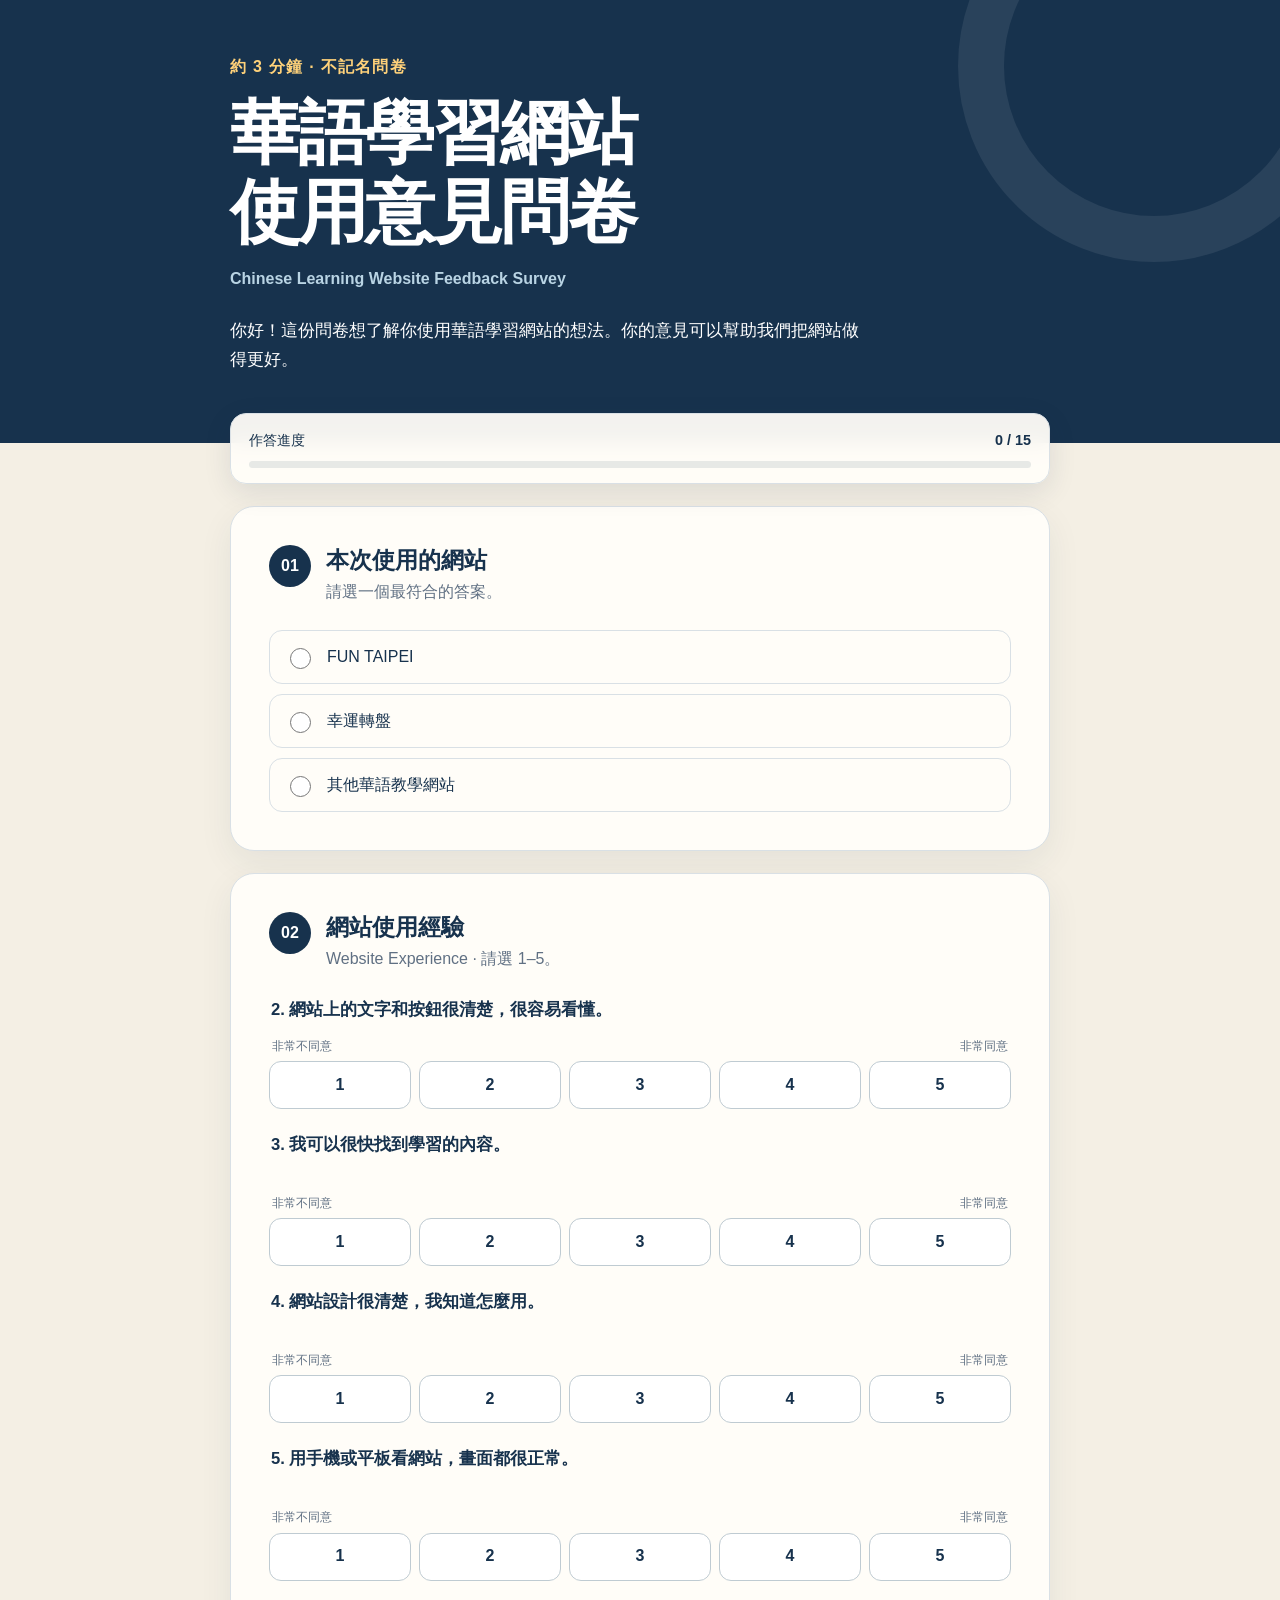
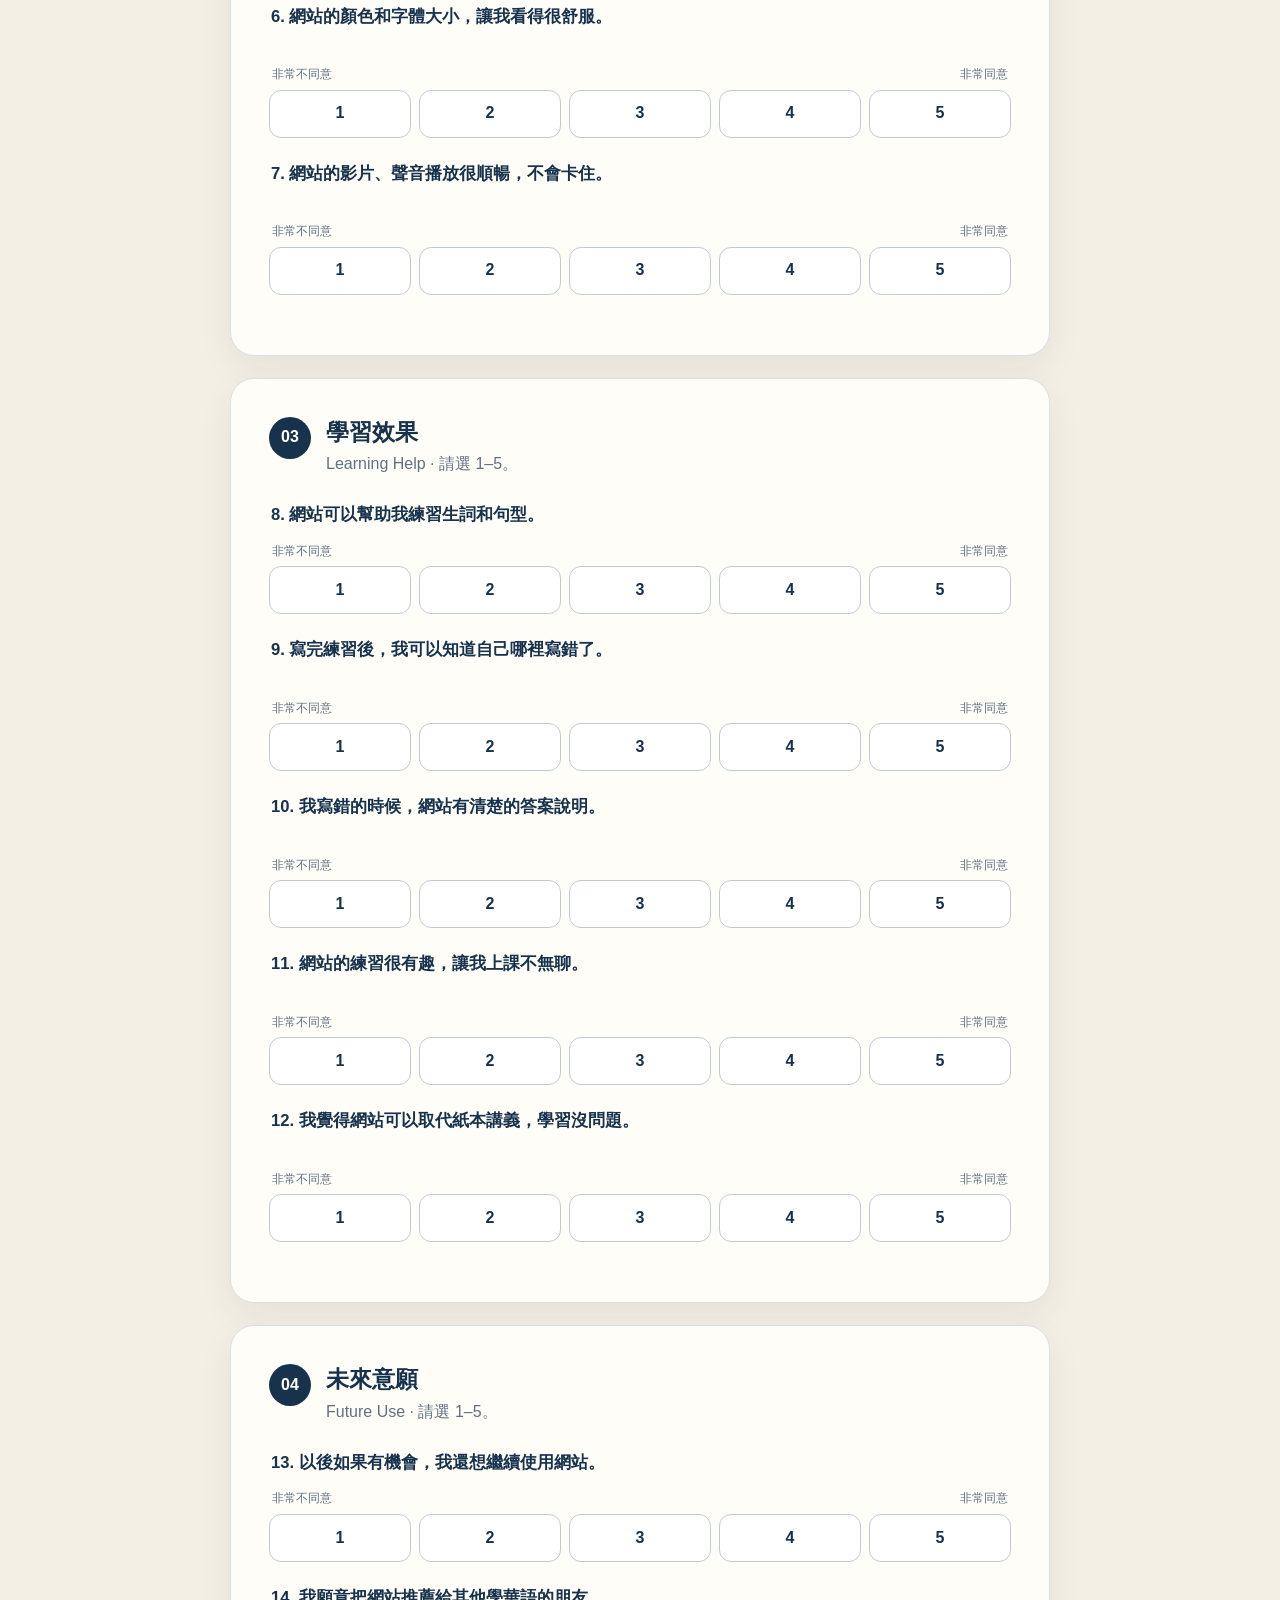
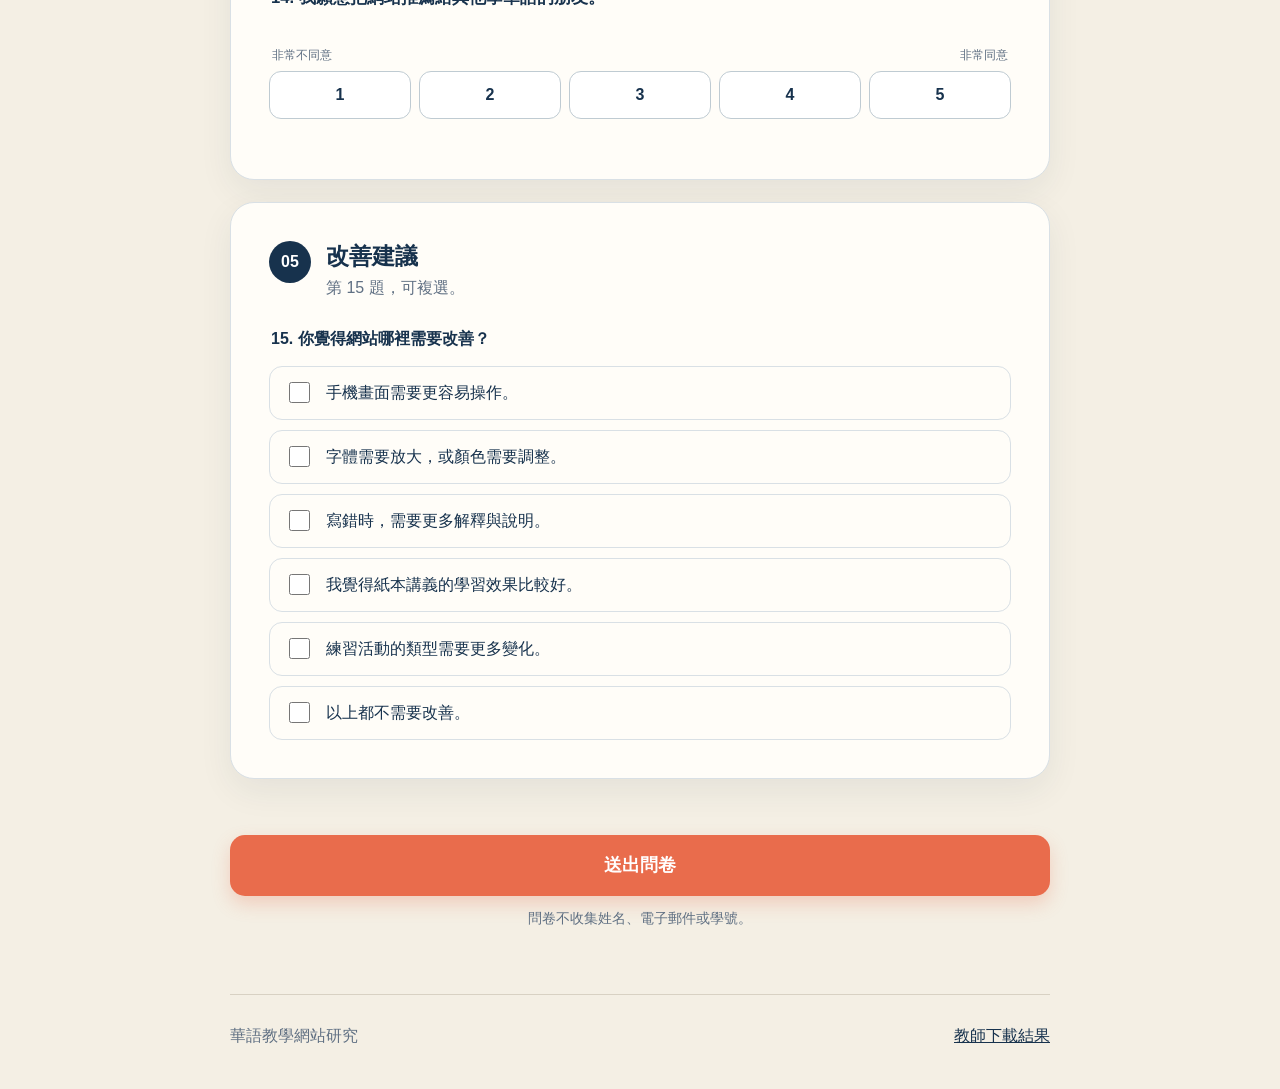
==== survey/index.html @ 32565f1e "Add Chinese learning website feedback survey" ====
<!doctype html>
<html lang="zh-Hant">
<head>
  <meta charset="utf-8">
  <meta name="viewport" content="width=device-width, initial-scale=1">
  <meta name="theme-color" content="#17324d">
  <title>華語學習網站使用意見問卷</title>
  <link rel="stylesheet" href="./styles.css">
</head>
<body>
  <header class="hero">
    <div class="hero-inner">
      <p class="eyebrow">約 3 分鐘 · 不記名問卷</p>
      <h1>華語學習網站<br>使用意見問卷</h1>
      <p class="subtitle">Chinese Learning Website Feedback Survey</p>
      <p class="intro">你好！這份問卷想了解你使用華語學習網站的想法。你的意見可以幫助我們把網站做得更好。</p>
    </div>
  </header>

  <main>
    <div class="progress-wrap" aria-label="作答進度">
      <div class="progress-copy"><span>作答進度</span><strong id="progressText">0 / 15</strong></div>
      <div class="progress-track"><span id="progressBar"></span></div>
    </div>

    <form id="surveyForm" novalidate>
      <section class="panel" aria-labelledby="site-heading">
        <div class="section-heading">
          <span>01</span>
          <div><h2 id="site-heading">本次使用的網站</h2><p>請選一個最符合的答案。</p></div>
        </div>
        <fieldset class="site-options">
          <legend class="sr-only">本次使用的網站</legend>
          <label><input type="radio" name="site" value="fun-taipei" required><span>FUN TAIPEI</span></label>
          <label><input type="radio" name="site" value="lucky-wheel"><span>幸運轉盤</span></label>
          <label><input type="radio" name="site" value="other"><span>其他華語教學網站</span></label>
        </fieldset>
      </section>

      <div id="questionSections"></div>

      <section class="panel" aria-labelledby="improvement-heading">
        <div class="section-heading">
          <span>05</span>
          <div><h2 id="improvement-heading">改善建議</h2><p>第 15 題，可複選。</p></div>
        </div>
        <fieldset class="improvement-options">
          <legend>15. 你覺得網站哪裡需要改善？</legend>
          <label><input type="checkbox" name="improvements" value="mobile"><span>手機畫面需要更容易操作。</span></label>
          <label><input type="checkbox" name="improvements" value="visual"><span>字體需要放大，或顏色需要調整。</span></label>
          <label><input type="checkbox" name="improvements" value="explanation"><span>寫錯時，需要更多解釋與說明。</span></label>
          <label><input type="checkbox" name="improvements" value="paper"><span>我覺得紙本講義的學習效果比較好。</span></label>
          <label><input type="checkbox" name="improvements" value="variety"><span>練習活動的類型需要更多變化。</span></label>
          <label><input type="checkbox" name="improvements" value="none"><span>以上都不需要改善。</span></label>
        </fieldset>
      </section>

      <input class="honeypot" type="text" name="website" tabindex="-1" autocomplete="off" aria-hidden="true">
      <p class="form-error" id="formError" role="alert" aria-live="polite"></p>
      <button class="submit-button" type="submit">送出問卷</button>
      <p class="privacy-note">問卷不收集姓名、電子郵件或學號。</p>
    </form>

    <section class="success" id="success" hidden aria-live="polite">
      <div class="success-mark">✓</div>
      <h2>謝謝你的意見！</h2>
      <p>你的回答已經送出，可以關閉這個頁面。</p>
      <button id="newResponse" type="button">填寫另一份問卷</button>
    </section>
  </main>

  <footer>
    <span>華語教學網站研究</span>
    <a href="./admin.html">教師下載結果</a>
  </footer>
  <script src="./app.js" defer></script>
</body>
</html>
---- survey/styles.css ----
:root {
  --ink: #17324d;
  --muted: #607083;
  --paper: #fffdf8;
  --cream: #f4efe4;
  --line: #d9e0e5;
  --accent: #e96c4c;
  --accent-dark: #c64e31;
  --teal: #2a7c75;
  --focus: #ffb000;
  font-family: "Noto Sans TC", "PingFang TC", "Microsoft JhengHei", sans-serif;
  color: var(--ink);
  background: var(--cream);
}

* { box-sizing: border-box; }
body { margin: 0; min-width: 320px; line-height: 1.65; }
button, input { font: inherit; }
.hero { color: white; background: var(--ink); padding: 54px 24px 70px; overflow: hidden; position: relative; }
.hero::after { content: ""; position: absolute; width: 300px; height: 300px; right: -70px; top: -130px; border: 46px solid rgba(255,255,255,.08); border-radius: 50%; }
.hero-inner, main, footer { width: min(820px, calc(100% - 32px)); margin: 0 auto; }
.eyebrow { display: inline-block; margin: 0 0 14px; color: #ffd27a; font-weight: 800; letter-spacing: .08em; }
h1 { margin: 0; font-size: clamp(2.2rem, 7vw, 4.4rem); line-height: 1.12; letter-spacing: -.035em; }
.subtitle { margin: 14px 0 24px; color: #b9d4e4; font-weight: 700; }
.intro { max-width: 630px; margin: 0; font-size: 1.08rem; }
main { margin-top: -30px; position: relative; padding-bottom: 64px; }
.progress-wrap { position: sticky; top: 10px; z-index: 5; padding: 15px 18px; background: rgba(255,253,248,.95); border: 1px solid var(--line); border-radius: 16px; box-shadow: 0 8px 28px rgba(23,50,77,.11); backdrop-filter: blur(10px); }
.progress-copy { display: flex; justify-content: space-between; font-size: .9rem; }
.progress-track { height: 7px; margin-top: 8px; background: #e7e9e6; border-radius: 99px; overflow: hidden; }
.progress-track span { display: block; width: 0; height: 100%; background: var(--teal); transition: width .25s ease; }
.panel { margin-top: 22px; padding: clamp(22px, 5vw, 38px); background: var(--paper); border: 1px solid var(--line); border-radius: 24px; box-shadow: 0 12px 34px rgba(23,50,77,.07); }
.section-heading { display: flex; gap: 15px; align-items: flex-start; margin-bottom: 24px; }
.section-heading > span { display: grid; place-items: center; flex: 0 0 42px; height: 42px; color: white; background: var(--ink); border-radius: 50%; font-weight: 900; }
.section-heading h2 { margin: 0; font-size: 1.45rem; line-height: 1.3; }
.section-heading p { margin: 4px 0 0; color: var(--muted); }
fieldset { border: 0; margin: 0; padding: 0; }
.site-options, .improvement-options { display: grid; gap: 10px; }
.site-options label, .improvement-options label { display: flex; align-items: center; gap: 13px; min-height: 54px; padding: 11px 15px; border: 1px solid var(--line); border-radius: 13px; cursor: pointer; transition: border-color .15s, background .15s; }
.site-options label:hover, .improvement-options label:hover { background: #f7faf9; border-color: var(--teal); }
.site-options input, .improvement-options input { width: 21px; height: 21px; flex: 0 0 auto; accent-color: var(--teal); }
.question { padding: 22px 0; border-top: 1px solid var(--line); }
.question:first-of-type { border-top: 0; padding-top: 0; }
.question legend { width: 100%; margin-bottom: 12px; font-weight: 750; font-size: 1.04rem; }
.scale-labels { display: flex; justify-content: space-between; color: var(--muted); font-size: .78rem; margin: 0 3px 5px; }
.scale { display: grid; grid-template-columns: repeat(5, 1fr); gap: 8px; }
.scale label { position: relative; cursor: pointer; }
.scale input { position: absolute; opacity: 0; }
.scale span { display: grid; place-items: center; min-height: 48px; border: 1px solid #bfcbd2; border-radius: 12px; background: white; font-weight: 850; transition: .15s; }
.scale label:hover span { border-color: var(--teal); }
.scale input:checked + span { color: white; background: var(--teal); border-color: var(--teal); transform: translateY(-2px); box-shadow: 0 4px 10px rgba(42,124,117,.23); }
.scale input:focus-visible + span, a:focus-visible, button:focus-visible, .site-options input:focus-visible, .improvement-options input:focus-visible { outline: 3px solid var(--focus); outline-offset: 3px; }
.improvement-options legend { margin-bottom: 14px; font-weight: 800; }
.submit-button { width: 100%; margin-top: 24px; padding: 16px 22px; color: white; background: var(--accent); border: 0; border-radius: 15px; font-weight: 900; font-size: 1.1rem; cursor: pointer; box-shadow: 0 8px 18px rgba(233,108,76,.25); }
.submit-button:hover { background: var(--accent-dark); }
.submit-button:disabled { opacity: .65; cursor: wait; }
.privacy-note { margin: 11px 0 0; text-align: center; color: var(--muted); font-size: .88rem; }
.form-error { min-height: 1.6em; margin: 18px 0 -12px; color: #a52b1e; font-weight: 700; }
.honeypot { position: absolute; left: -9999px; }
.success { margin-top: 24px; padding: 52px 28px; text-align: center; background: var(--paper); border-radius: 24px; border: 1px solid var(--line); }
.success-mark { display: grid; place-items: center; width: 72px; height: 72px; margin: 0 auto 18px; color: white; background: var(--teal); border-radius: 50%; font-size: 2.3rem; font-weight: 900; }
.success h2 { margin: 0; font-size: 2rem; }
.success button, .admin-button { padding: 12px 18px; border: 0; border-radius: 12px; color: white; background: var(--ink); font-weight: 800; cursor: pointer; }
footer { display: flex; justify-content: space-between; gap: 20px; padding: 28px 0 40px; color: var(--muted); border-top: 1px solid #d8d1c3; }
footer a { color: var(--ink); }
.sr-only { position: absolute; width: 1px; height: 1px; padding: 0; margin: -1px; overflow: hidden; clip: rect(0,0,0,0); white-space: nowrap; border: 0; }

.admin-main { margin-top: 28px; }
.admin-card { padding: 28px; background: var(--paper); border: 1px solid var(--line); border-radius: 20px; margin-bottom: 20px; }
.admin-card h2 { margin-top: 0; }
.token-row { display: flex; gap: 10px; }
.token-row input { min-width: 0; flex: 1; padding: 12px 14px; border: 1px solid #aebbc3; border-radius: 10px; }
.dashboard { display: grid; grid-template-columns: repeat(2, minmax(0, 1fr)); gap: 12px; margin: 18px 0; }
.metric { padding: 18px; background: #edf5f3; border-radius: 14px; }
.metric strong { display: block; font-size: 2rem; }
.qr-layout { display: grid; grid-template-columns: 190px 1fr; gap: 24px; align-items: center; }
.qr-layout img { width: 190px; height: 190px; background: white; }
.quiet-link { color: var(--ink); }

@media (max-width: 600px) {
  .hero { padding-top: 38px; }
  .hero-inner, main, footer { width: min(100% - 22px, 820px); }
  .panel { border-radius: 18px; }
  .progress-wrap { top: 6px; }
  footer { flex-direction: column; }
  .qr-layout { grid-template-columns: 1fr; }
  .token-row { flex-direction: column; }
}

@media (prefers-reduced-motion: reduce) {
  * { scroll-behavior: auto !important; transition: none !important; }
}
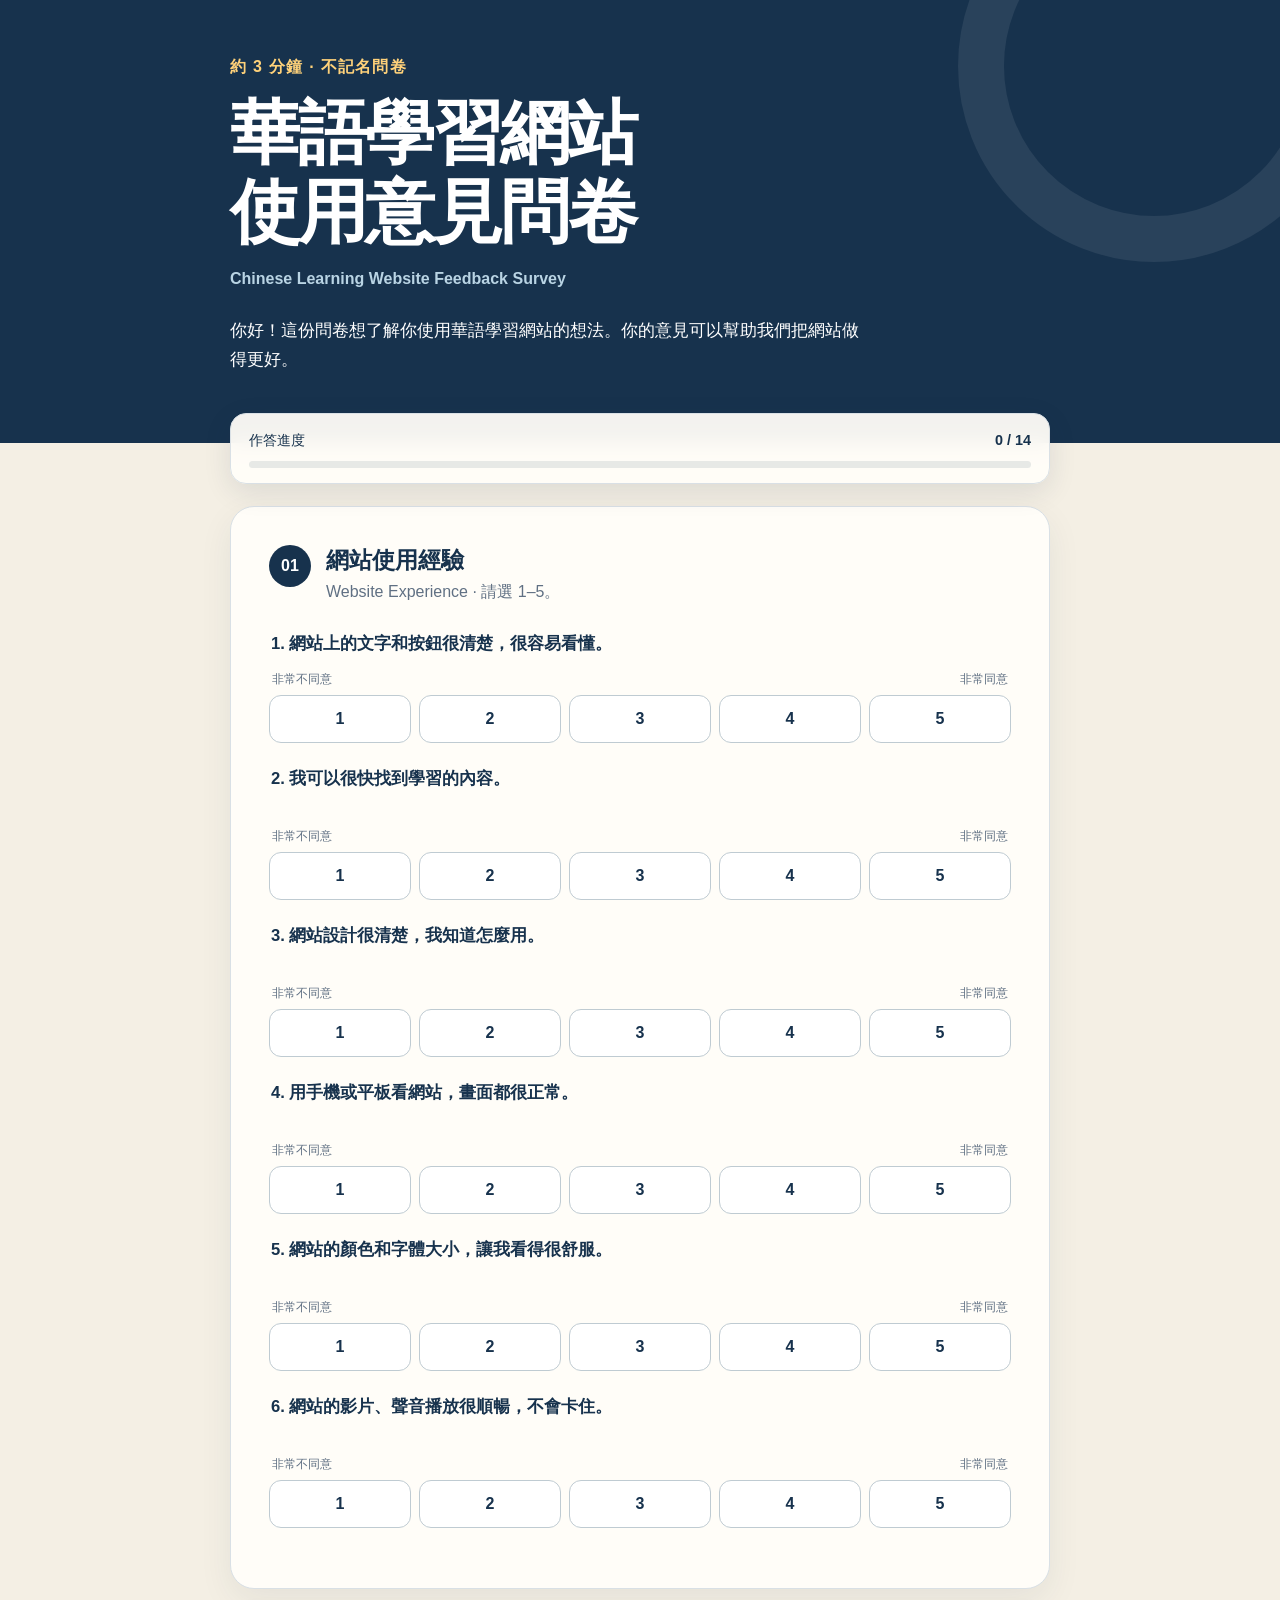
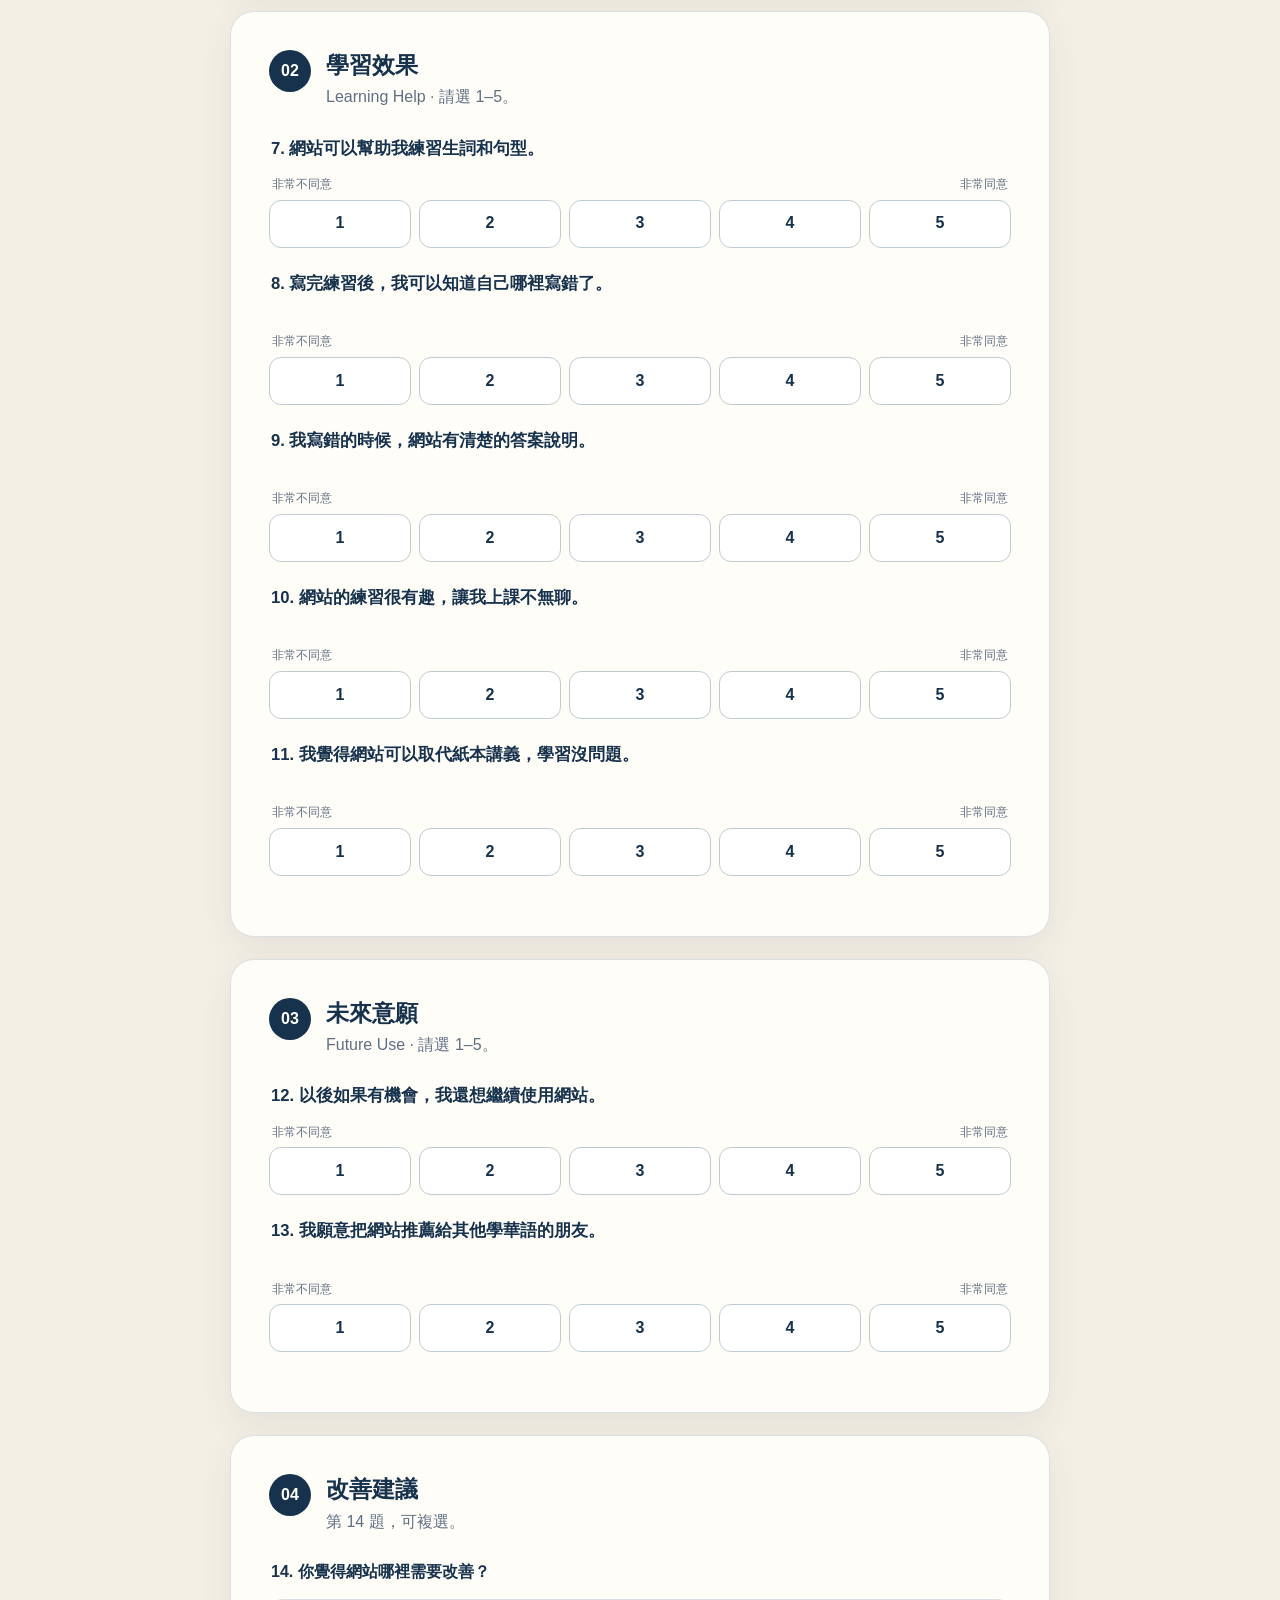
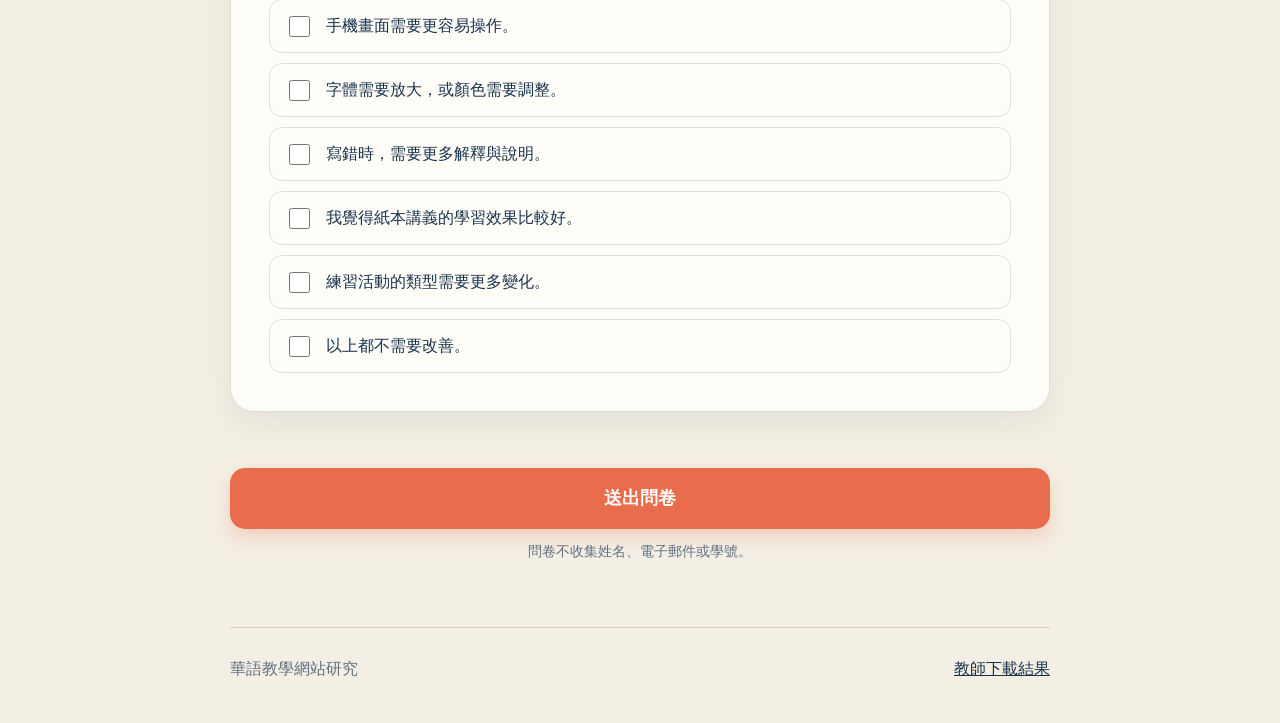
==== commit 7f3f2d94: "Remove survey website selector" ====
--- a/survey/index.html
+++ b/survey/index.html
@@ -19,33 +19,20 @@
 
   <main>
     <div class="progress-wrap" aria-label="作答進度">
-      <div class="progress-copy"><span>作答進度</span><strong id="progressText">0 / 15</strong></div>
+      <div class="progress-copy"><span>作答進度</span><strong id="progressText">0 / 14</strong></div>
       <div class="progress-track"><span id="progressBar"></span></div>
     </div>
 
     <form id="surveyForm" novalidate>
-      <section class="panel" aria-labelledby="site-heading">
-        <div class="section-heading">
-          <span>01</span>
-          <div><h2 id="site-heading">本次使用的網站</h2><p>請選一個最符合的答案。</p></div>
-        </div>
-        <fieldset class="site-options">
-          <legend class="sr-only">本次使用的網站</legend>
-          <label><input type="radio" name="site" value="fun-taipei" required><span>FUN TAIPEI</span></label>
-          <label><input type="radio" name="site" value="lucky-wheel"><span>幸運轉盤</span></label>
-          <label><input type="radio" name="site" value="other"><span>其他華語教學網站</span></label>
-        </fieldset>
-      </section>
-
       <div id="questionSections"></div>
 
       <section class="panel" aria-labelledby="improvement-heading">
         <div class="section-heading">
-          <span>05</span>
-          <div><h2 id="improvement-heading">改善建議</h2><p>第 15 題，可複選。</p></div>
+          <span>04</span>
+          <div><h2 id="improvement-heading">改善建議</h2><p>第 14 題，可複選。</p></div>
         </div>
         <fieldset class="improvement-options">
-          <legend>15. 你覺得網站哪裡需要改善？</legend>
+          <legend>14. 你覺得網站哪裡需要改善？</legend>
           <label><input type="checkbox" name="improvements" value="mobile"><span>手機畫面需要更容易操作。</span></label>
           <label><input type="checkbox" name="improvements" value="visual"><span>字體需要放大，或顏色需要調整。</span></label>
           <label><input type="checkbox" name="improvements" value="explanation"><span>寫錯時，需要更多解釋與說明。</span></label>
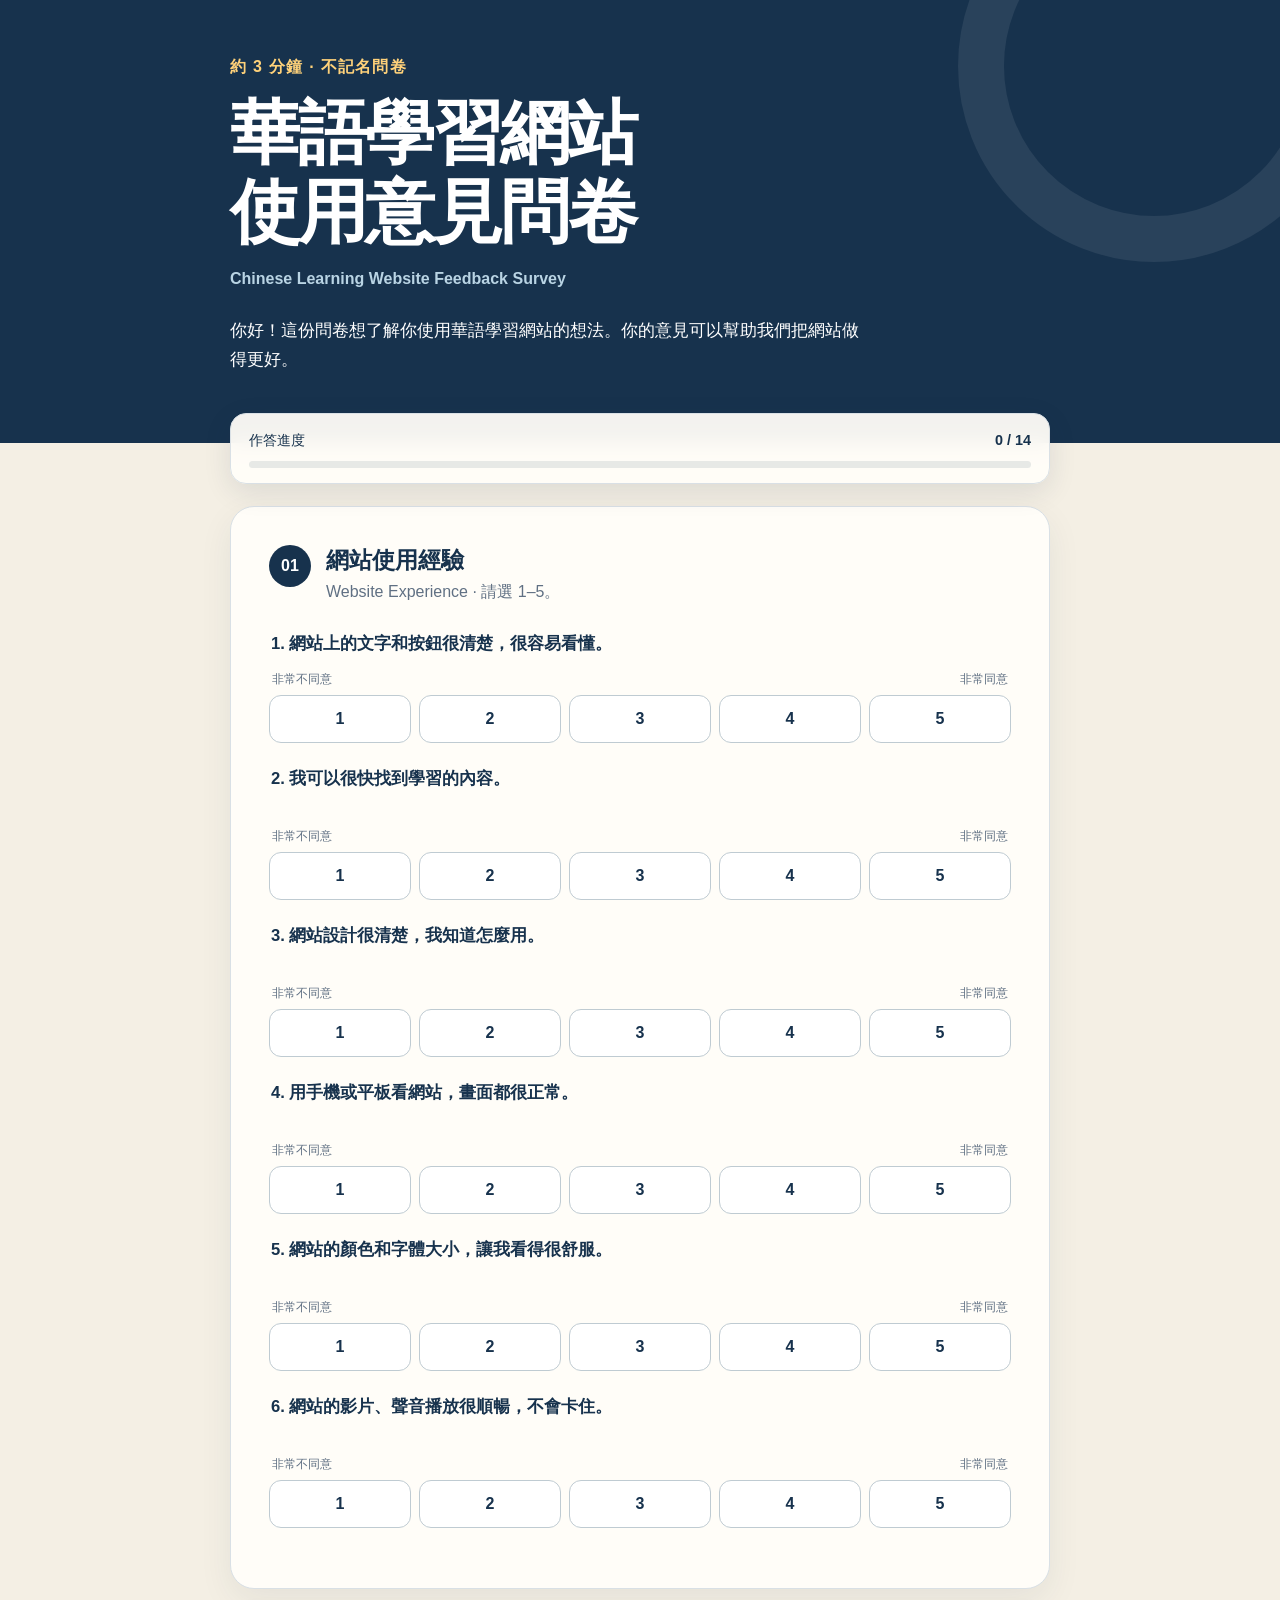
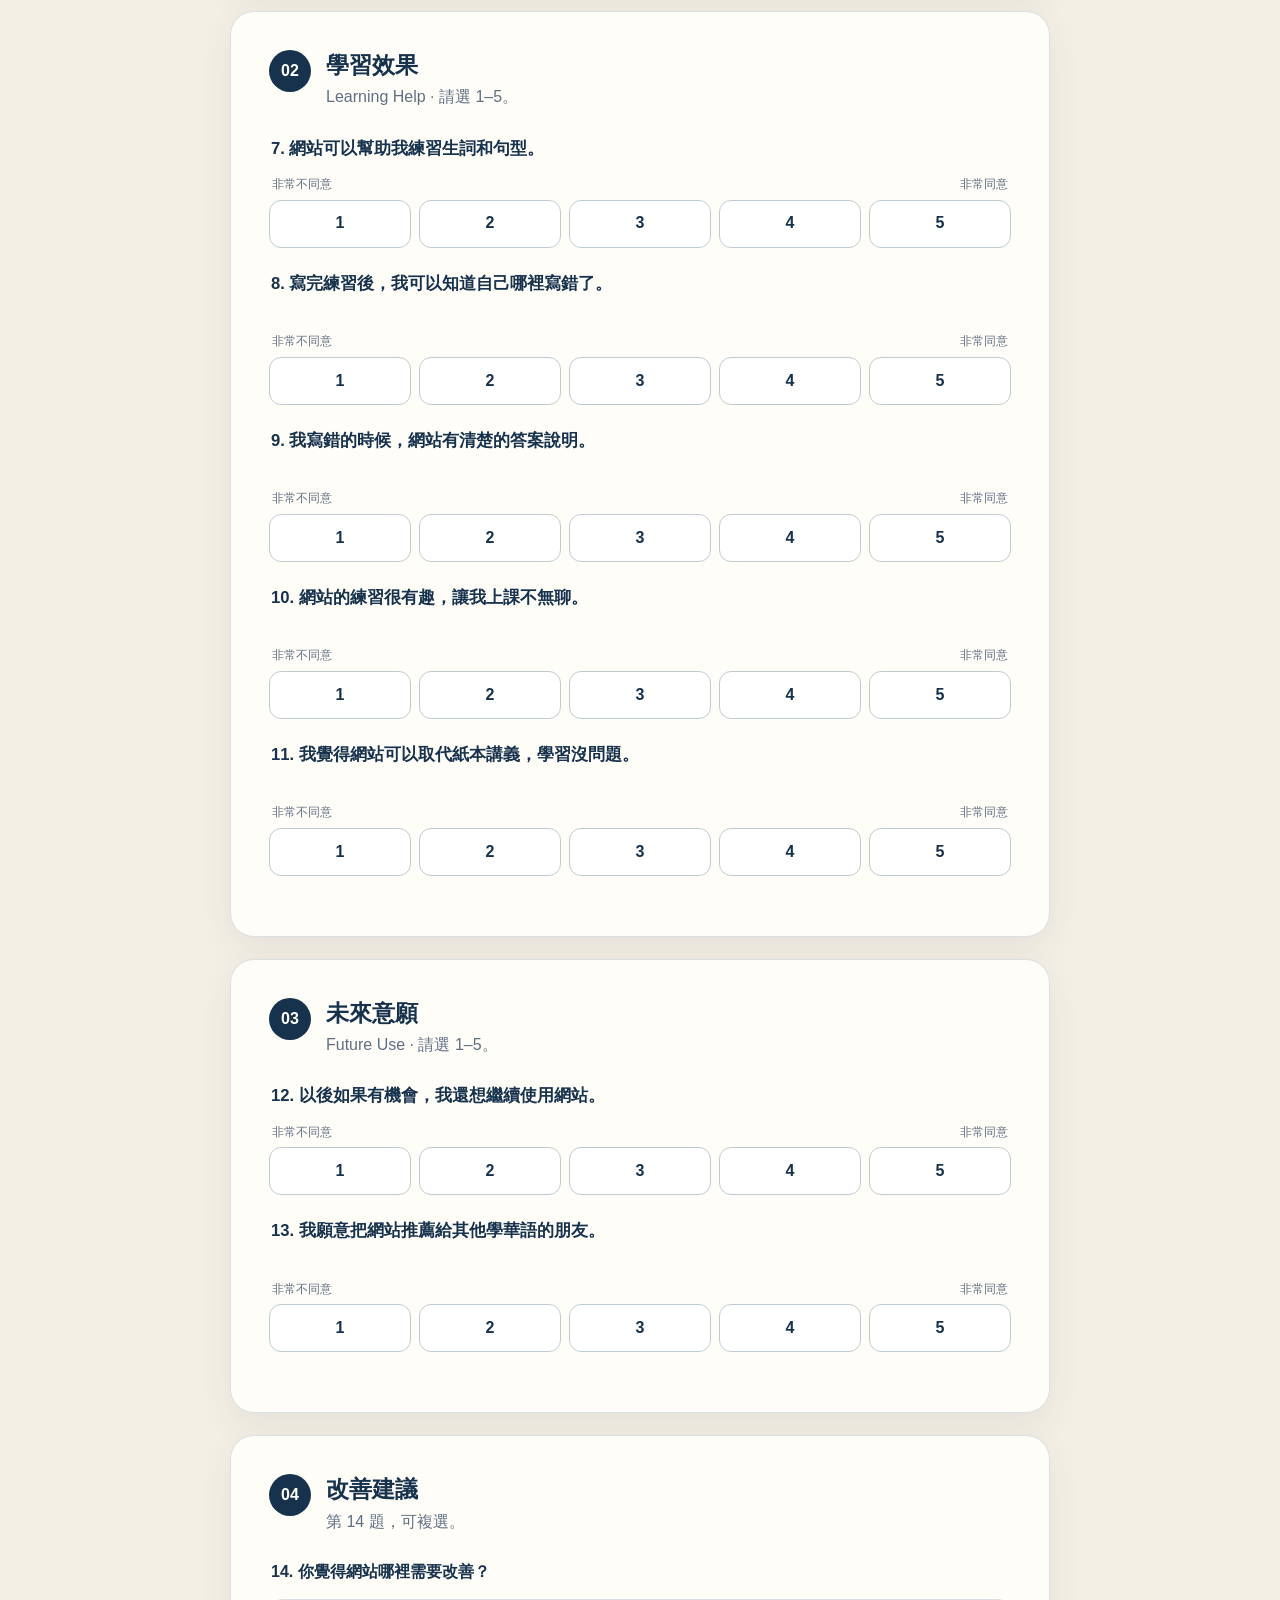
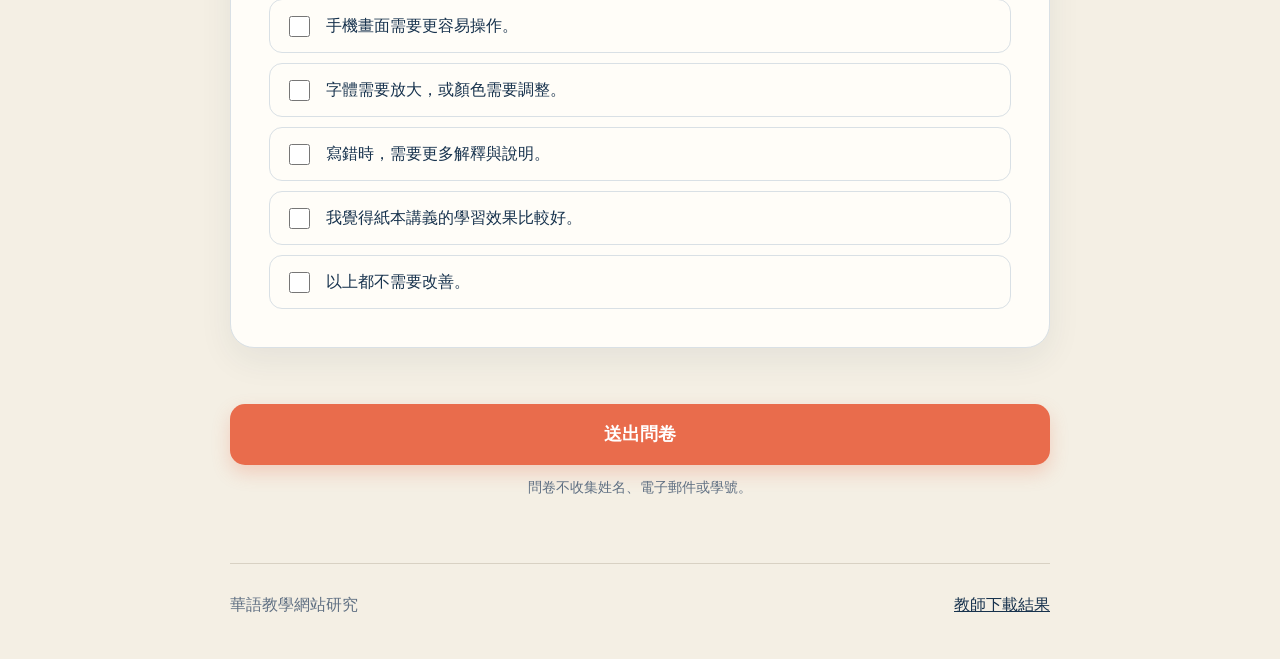
==== commit fda0a8a5: "Remove exercise variety survey option" ====
--- a/survey/index.html
+++ b/survey/index.html
@@ -37,7 +37,6 @@
           <label><input type="checkbox" name="improvements" value="visual"><span>字體需要放大，或顏色需要調整。</span></label>
           <label><input type="checkbox" name="improvements" value="explanation"><span>寫錯時，需要更多解釋與說明。</span></label>
           <label><input type="checkbox" name="improvements" value="paper"><span>我覺得紙本講義的學習效果比較好。</span></label>
-          <label><input type="checkbox" name="improvements" value="variety"><span>練習活動的類型需要更多變化。</span></label>
           <label><input type="checkbox" name="improvements" value="none"><span>以上都不需要改善。</span></label>
         </fieldset>
       </section>
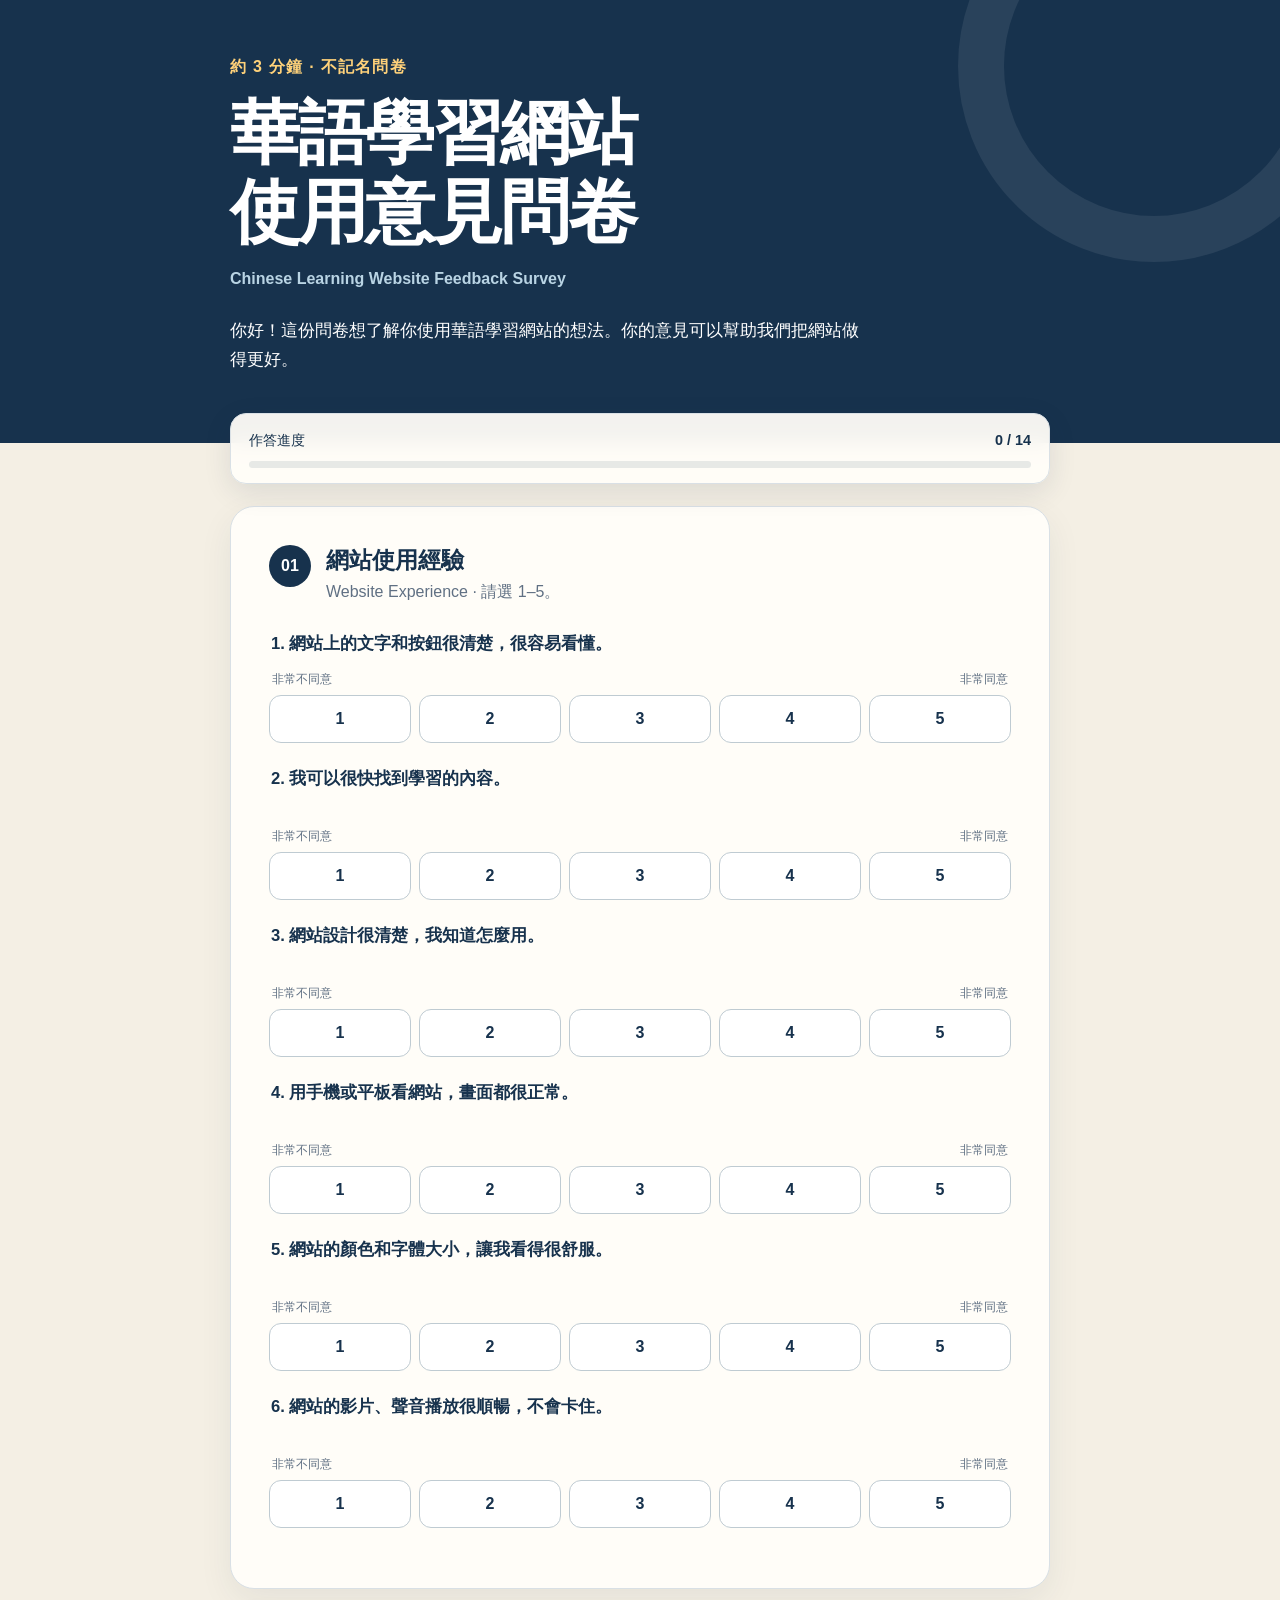
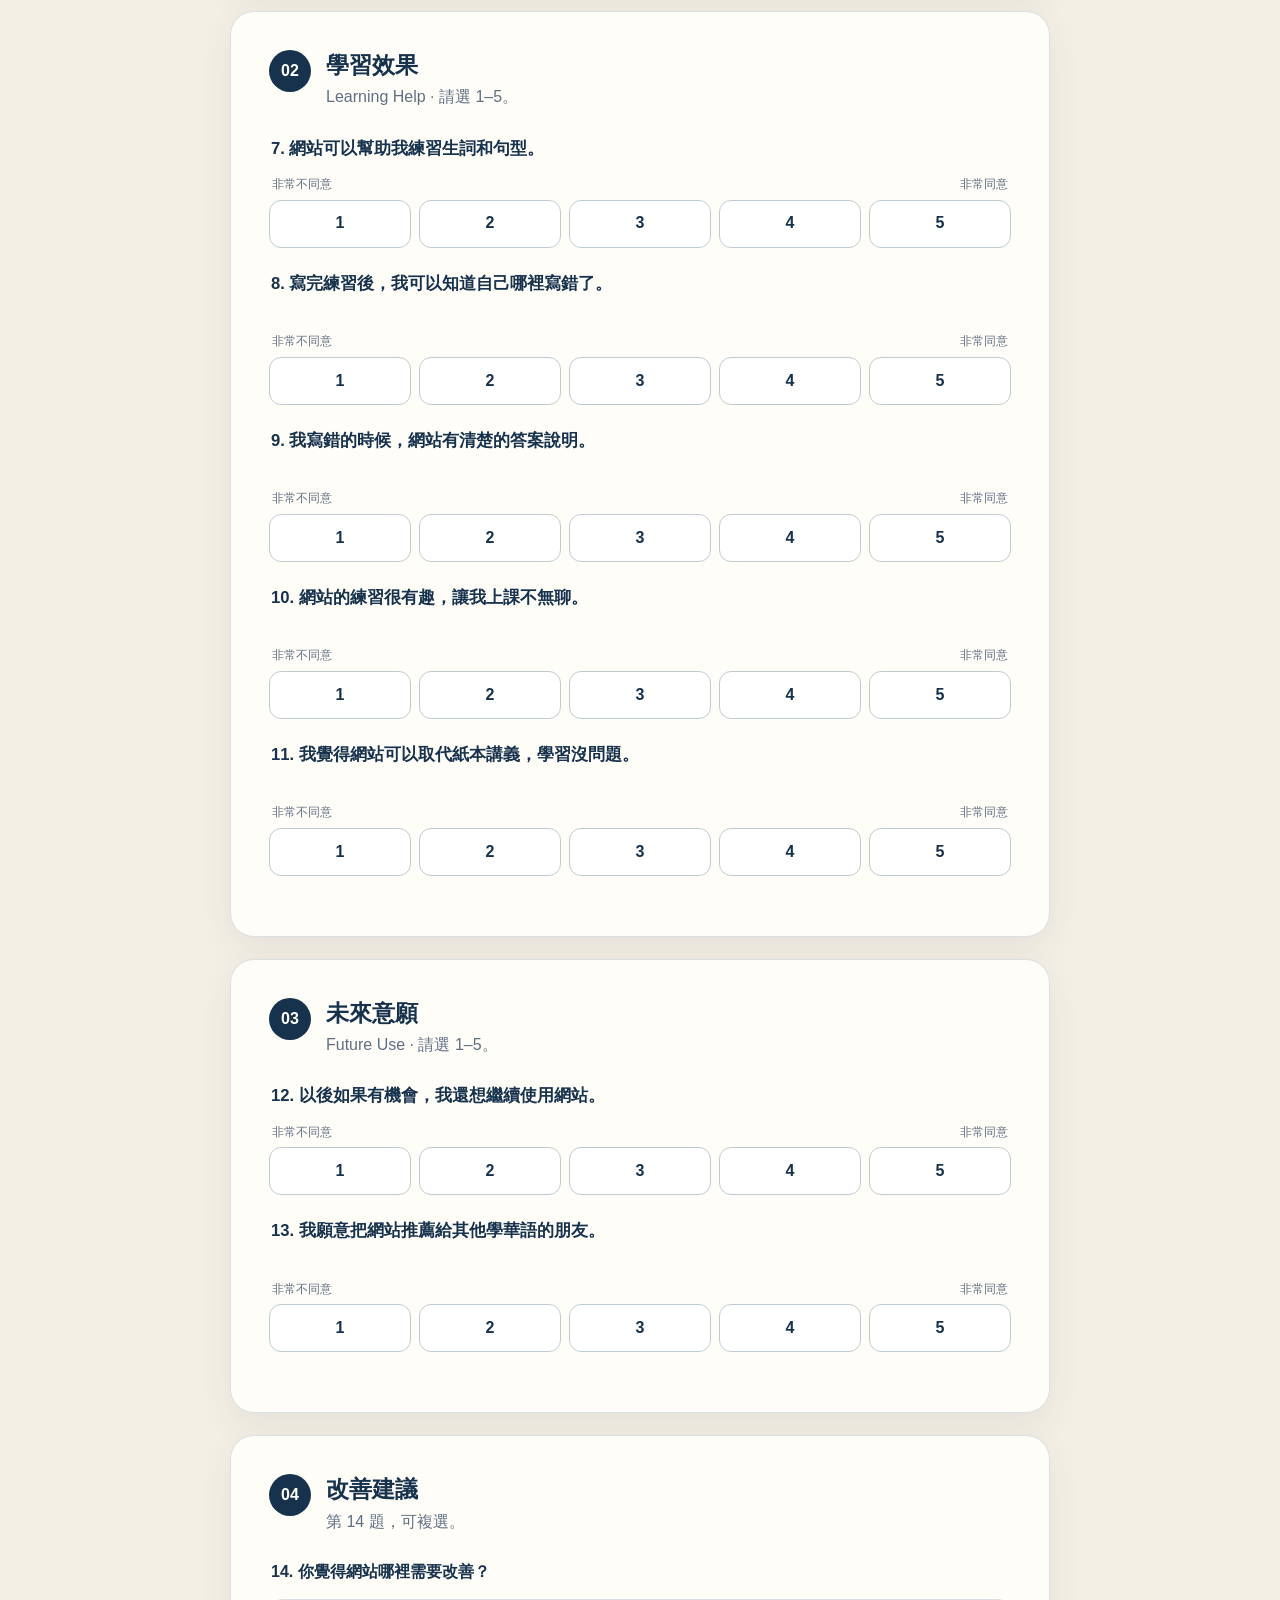
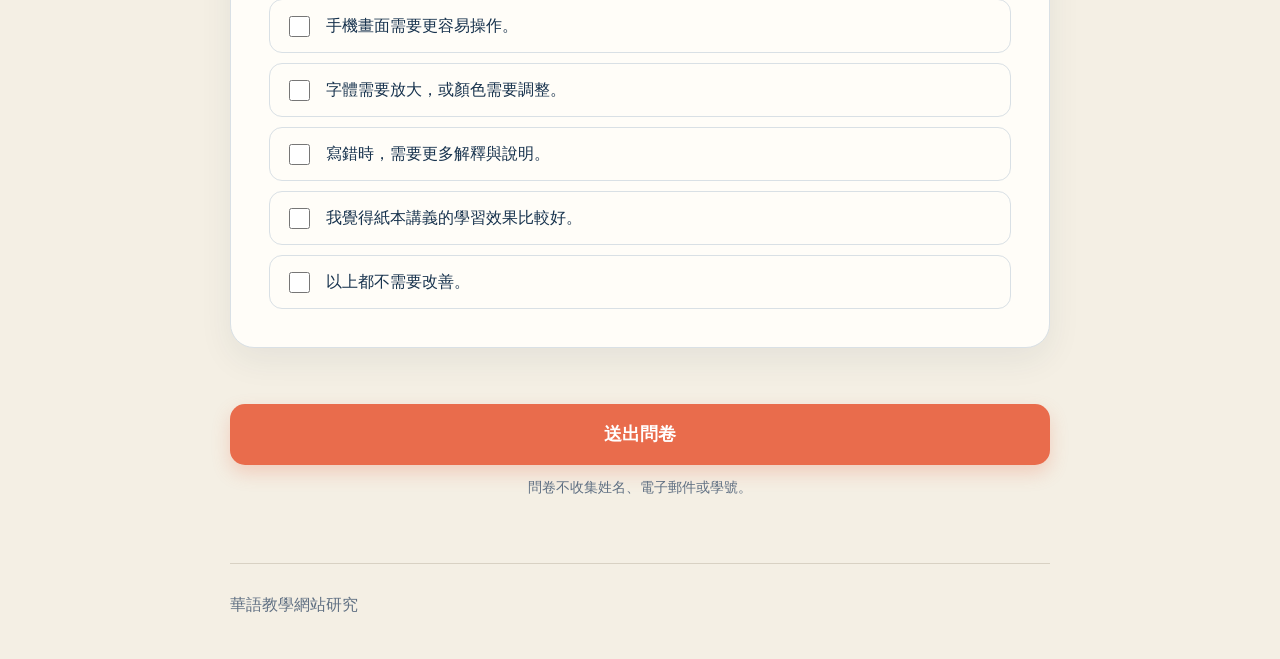
==== commit ef3fd112: "Use password-free teacher results link" ====
--- a/survey/index.html
+++ b/survey/index.html
@@ -57,7 +57,6 @@
 
   <footer>
     <span>華語教學網站研究</span>
-    <a href="./admin.html">教師下載結果</a>
   </footer>
   <script src="./app.js" defer></script>
 </body>
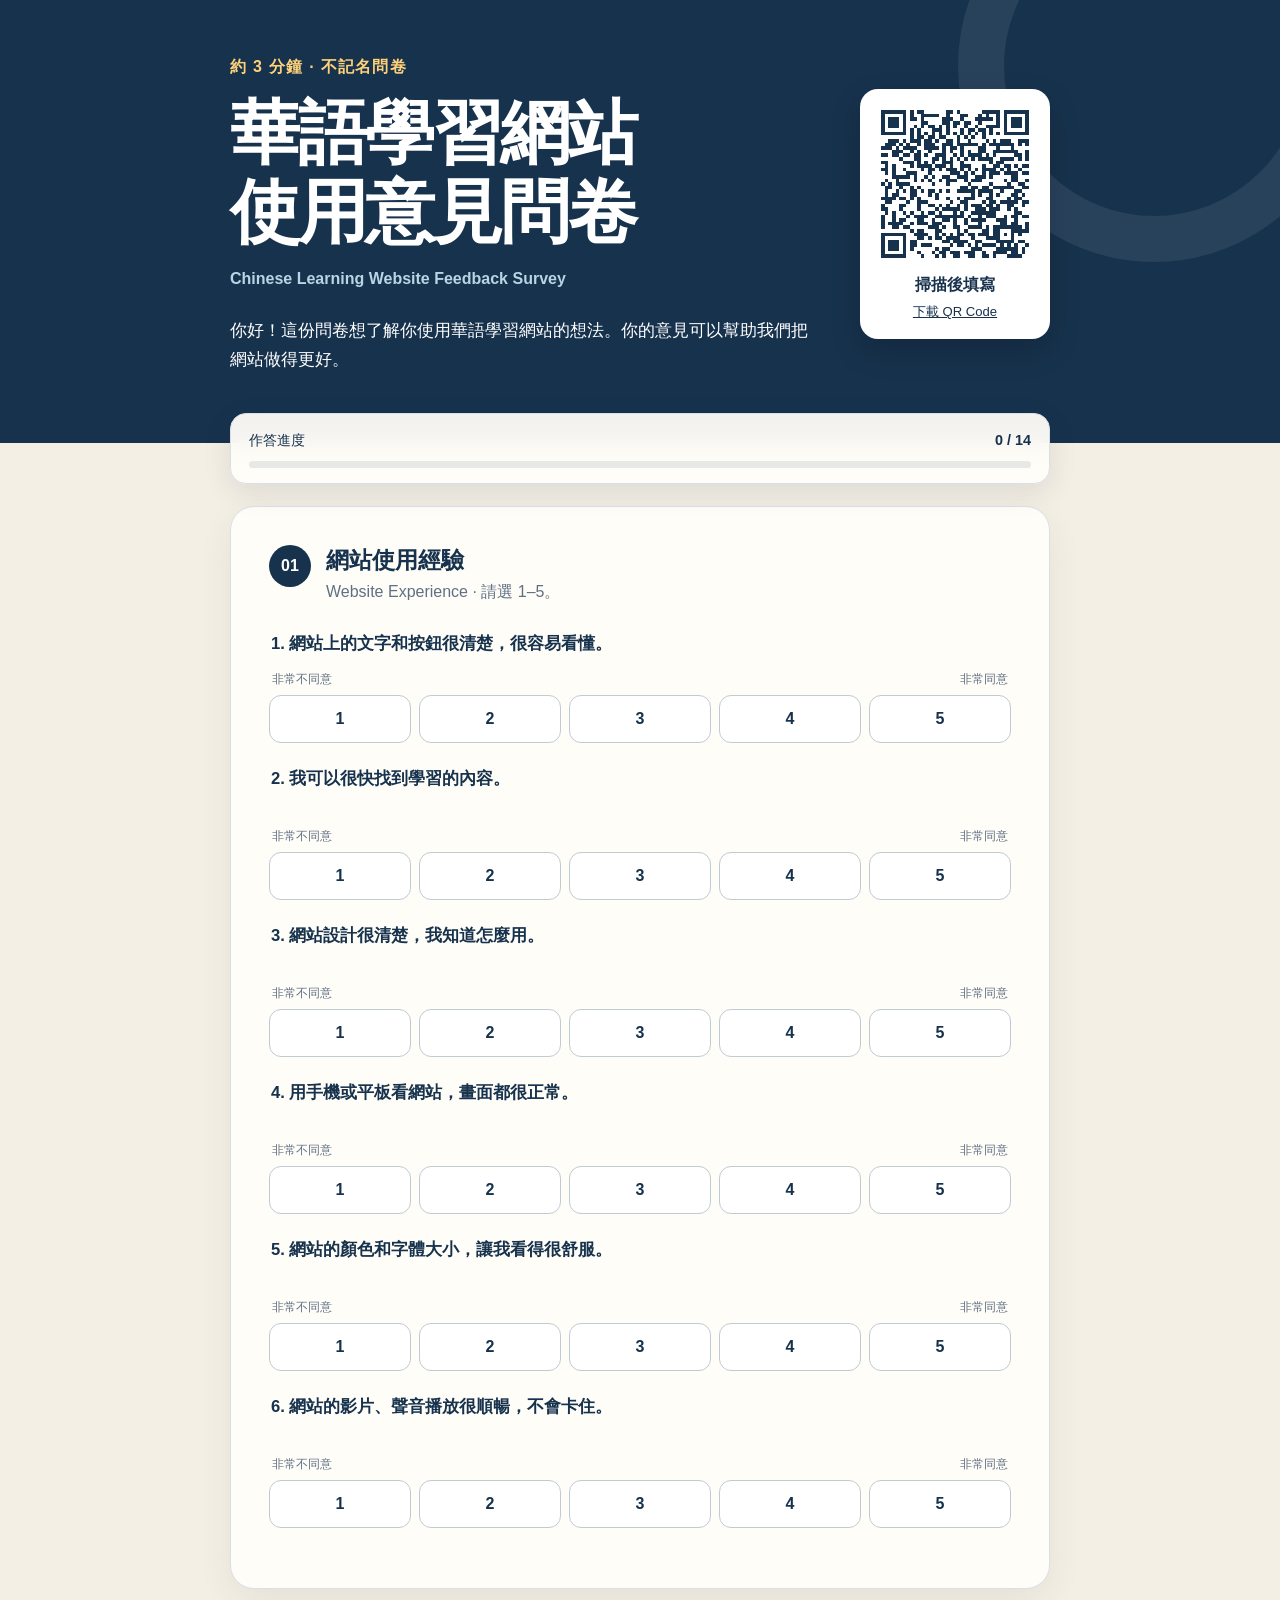
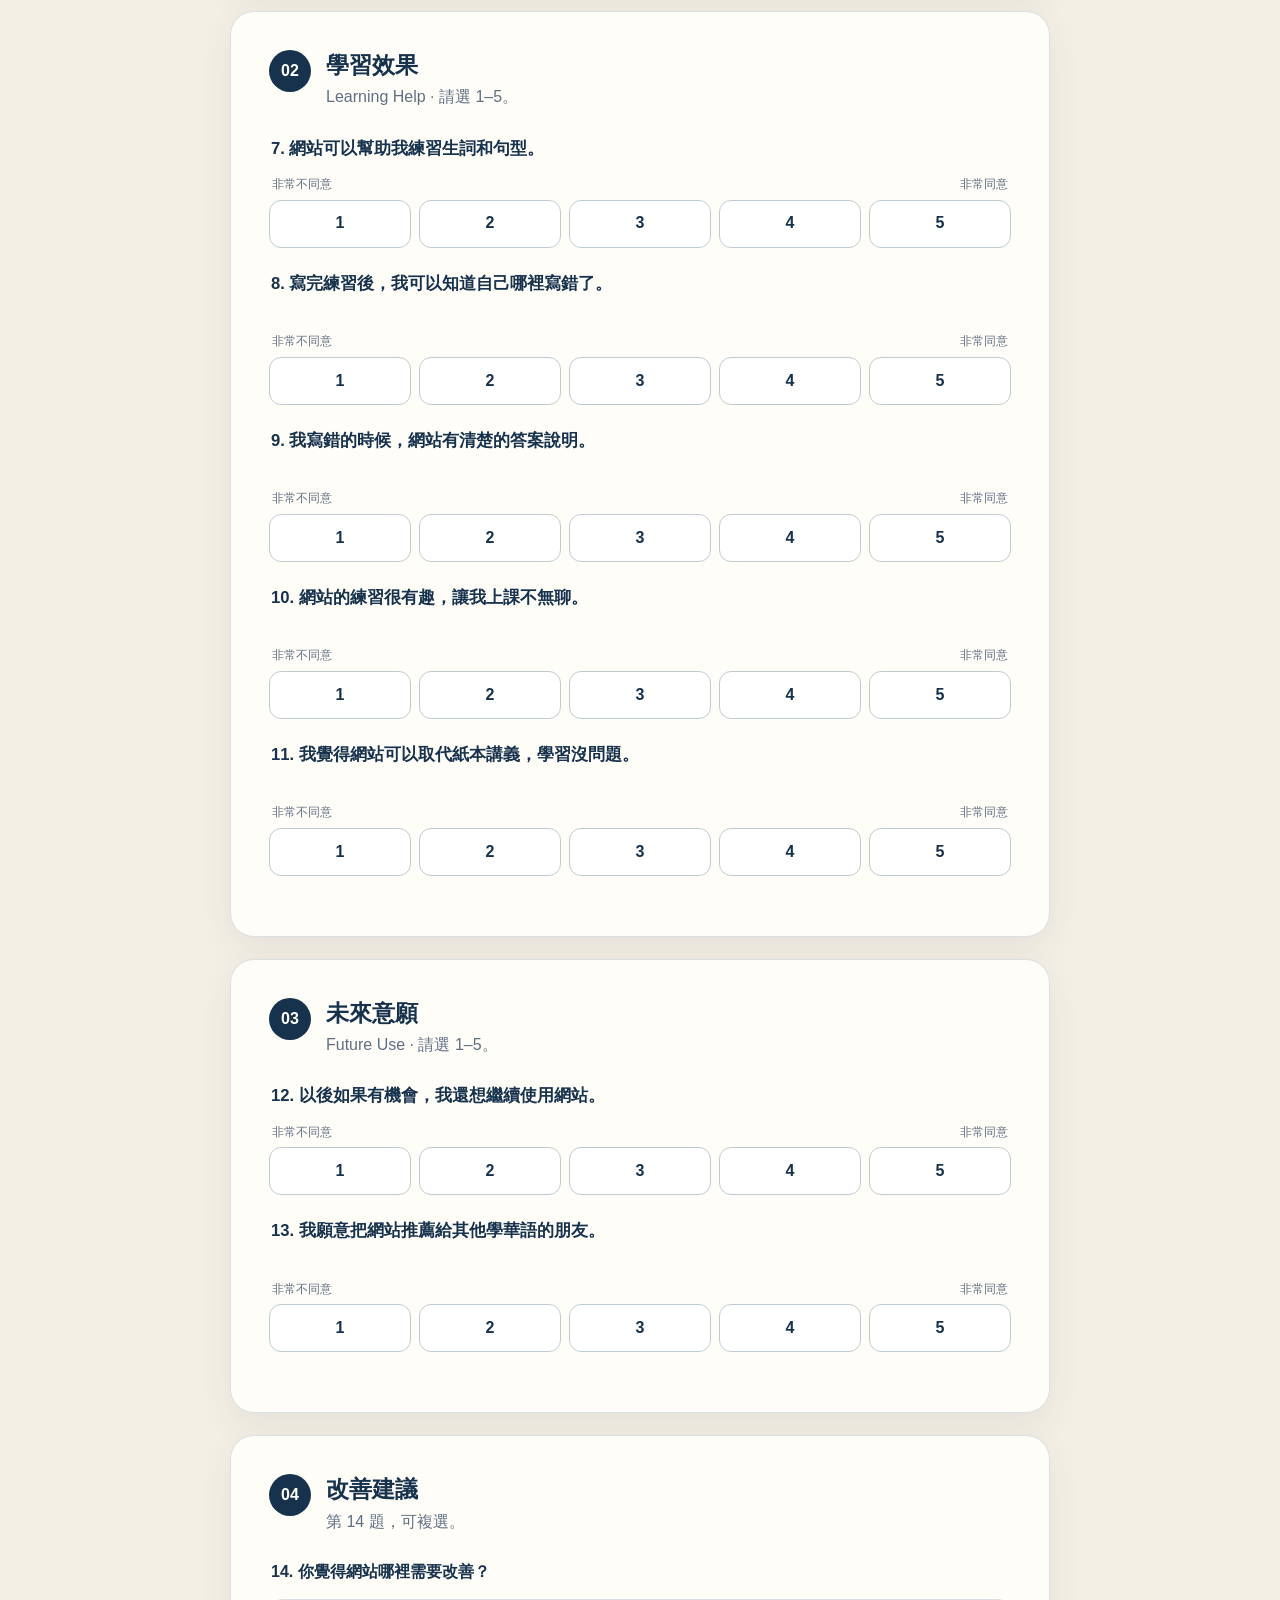
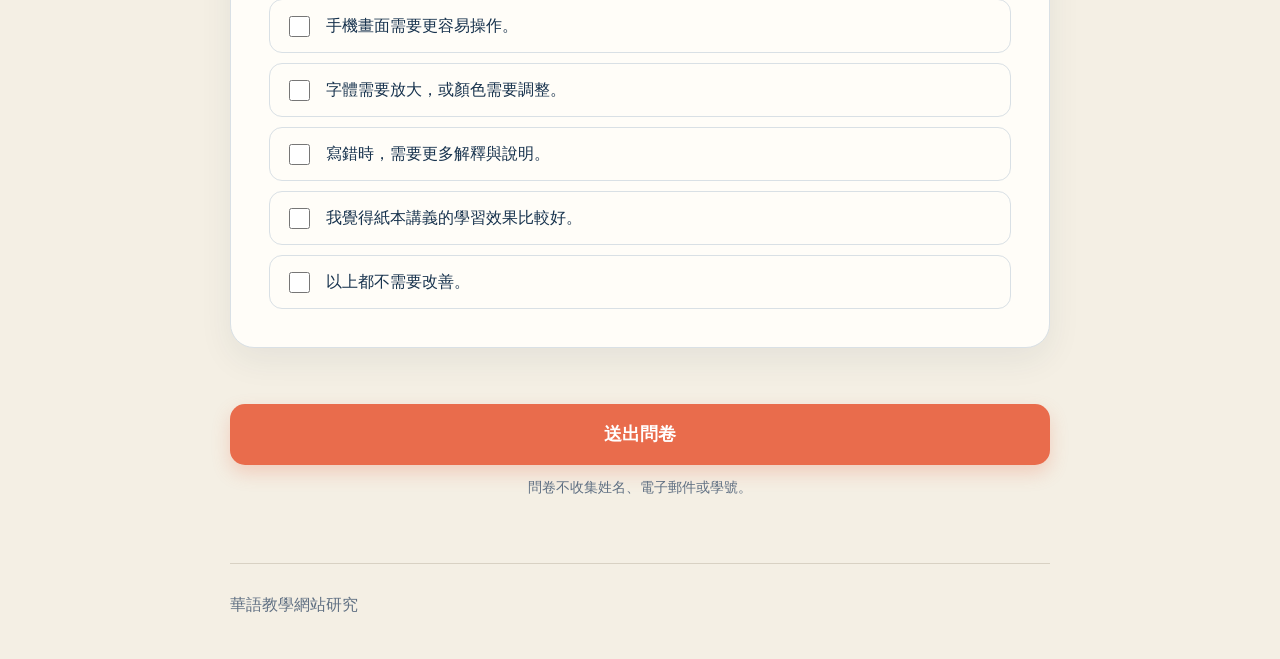
==== commit 15025618: "Show survey QR code on homepage" ====
--- a/survey/index.html
+++ b/survey/index.html
@@ -5,15 +5,22 @@
   <meta name="viewport" content="width=device-width, initial-scale=1">
   <meta name="theme-color" content="#17324d">
   <title>華語學習網站使用意見問卷</title>
-  <link rel="stylesheet" href="./styles.css">
+  <link rel="stylesheet" href="./styles.css?v=20261001-6">
 </head>
 <body>
   <header class="hero">
-    <div class="hero-inner">
-      <p class="eyebrow">約 3 分鐘 · 不記名問卷</p>
-      <h1>華語學習網站<br>使用意見問卷</h1>
-      <p class="subtitle">Chinese Learning Website Feedback Survey</p>
-      <p class="intro">你好！這份問卷想了解你使用華語學習網站的想法。你的意見可以幫助我們把網站做得更好。</p>
+    <div class="hero-inner hero-layout">
+      <div>
+        <p class="eyebrow">約 3 分鐘 · 不記名問卷</p>
+        <h1>華語學習網站<br>使用意見問卷</h1>
+        <p class="subtitle">Chinese Learning Website Feedback Survey</p>
+        <p class="intro">你好！這份問卷想了解你使用華語學習網站的想法。你的意見可以幫助我們把網站做得更好。</p>
+      </div>
+      <aside class="hero-qr" aria-label="問卷 QR Code">
+        <img src="./survey-qr.svg" alt="華語學習網站使用意見問卷 QR Code">
+        <strong>掃描後填寫</strong>
+        <a href="./survey-qr.svg" download="華語教學網站問卷-QR-Code.svg">下載 QR Code</a>
+      </aside>
     </div>
   </header>
 
@@ -58,6 +65,6 @@
   <footer>
     <span>華語教學網站研究</span>
   </footer>
-  <script src="./app.js" defer></script>
+  <script src="./app.js?v=20261001-4" defer></script>
 </body>
 </html>
--- a/survey/styles.css
+++ b/survey/styles.css
@@ -19,6 +19,11 @@
 .hero { color: white; background: var(--ink); padding: 54px 24px 70px; overflow: hidden; position: relative; }
 .hero::after { content: ""; position: absolute; width: 300px; height: 300px; right: -70px; top: -130px; border: 46px solid rgba(255,255,255,.08); border-radius: 50%; }
 .hero-inner, main, footer { width: min(820px, calc(100% - 32px)); margin: 0 auto; }
+.hero-layout { display: grid; grid-template-columns: minmax(0, 1fr) 190px; gap: 36px; align-items: center; }
+.hero-qr { position: relative; z-index: 1; padding: 14px; color: var(--ink); text-align: center; background: white; border-radius: 18px; box-shadow: 0 12px 30px rgba(0,0,0,.18); }
+.hero-qr img { display: block; width: 100%; height: auto; }
+.hero-qr strong { display: block; margin-top: 7px; }
+.hero-qr a { display: inline-block; margin-top: 2px; color: var(--ink); font-size: .82rem; }
 .eyebrow { display: inline-block; margin: 0 0 14px; color: #ffd27a; font-weight: 800; letter-spacing: .08em; }
 h1 { margin: 0; font-size: clamp(2.2rem, 7vw, 4.4rem); line-height: 1.12; letter-spacing: -.035em; }
 .subtitle { margin: 14px 0 24px; color: #b9d4e4; font-weight: 700; }
@@ -79,6 +84,8 @@
 @media (max-width: 600px) {
   .hero { padding-top: 38px; }
   .hero-inner, main, footer { width: min(100% - 22px, 820px); }
+  .hero-layout { grid-template-columns: 1fr; gap: 24px; }
+  .hero-qr { width: min(220px, 72vw); margin: 0 auto; }
   .panel { border-radius: 18px; }
   .progress-wrap { top: 6px; }
   footer { flex-direction: column; }
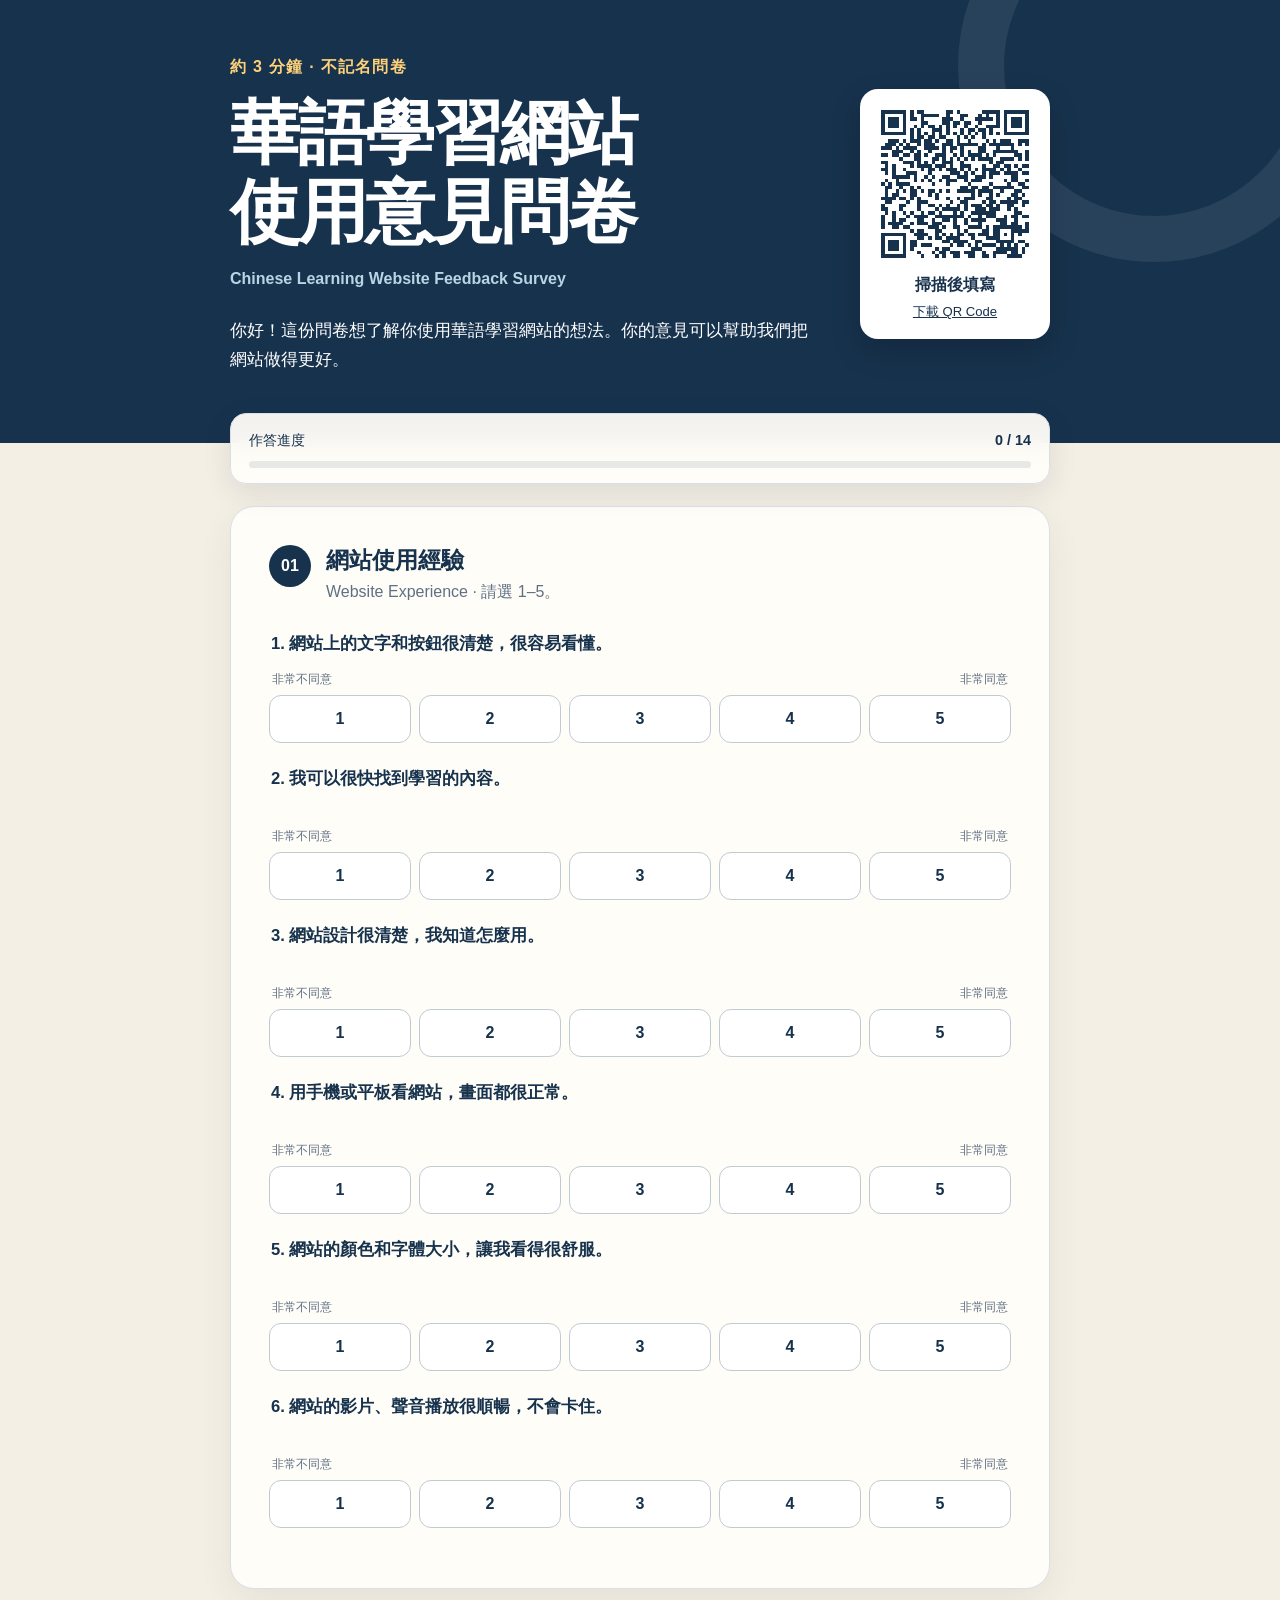
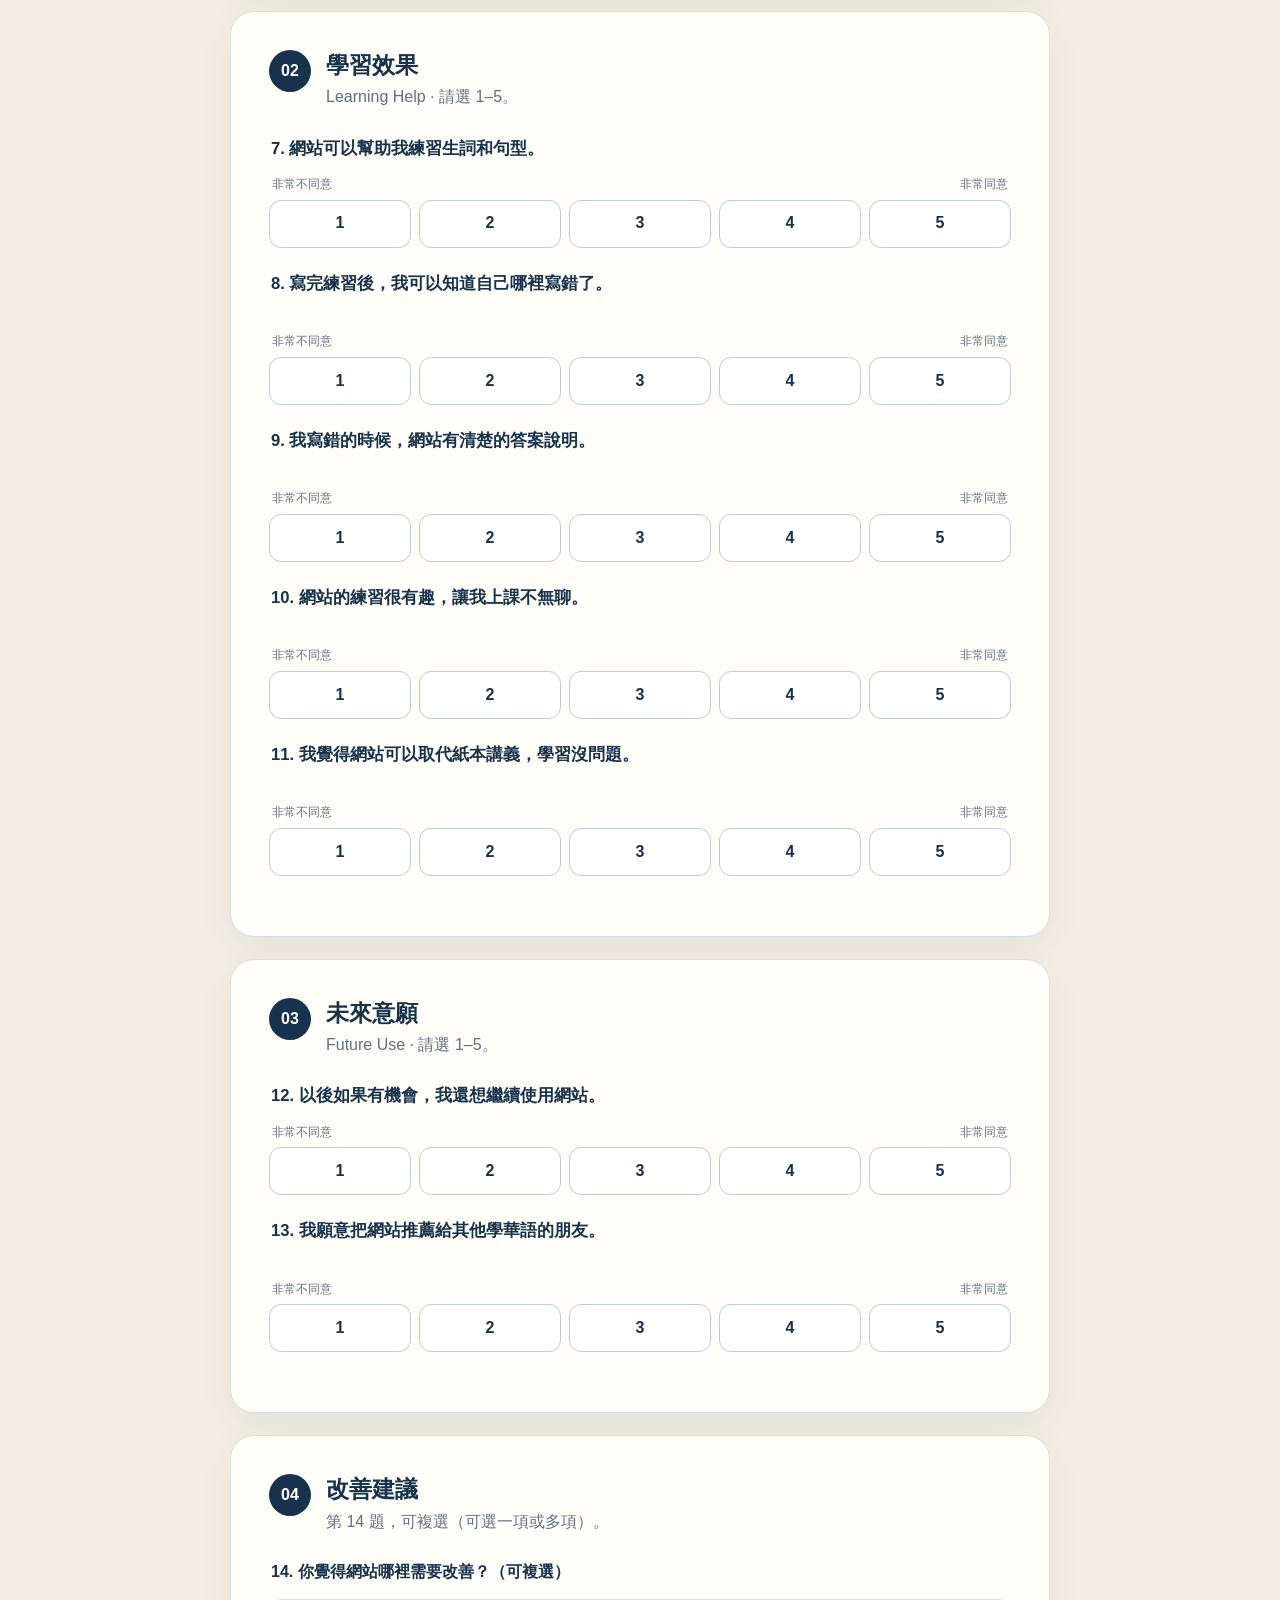
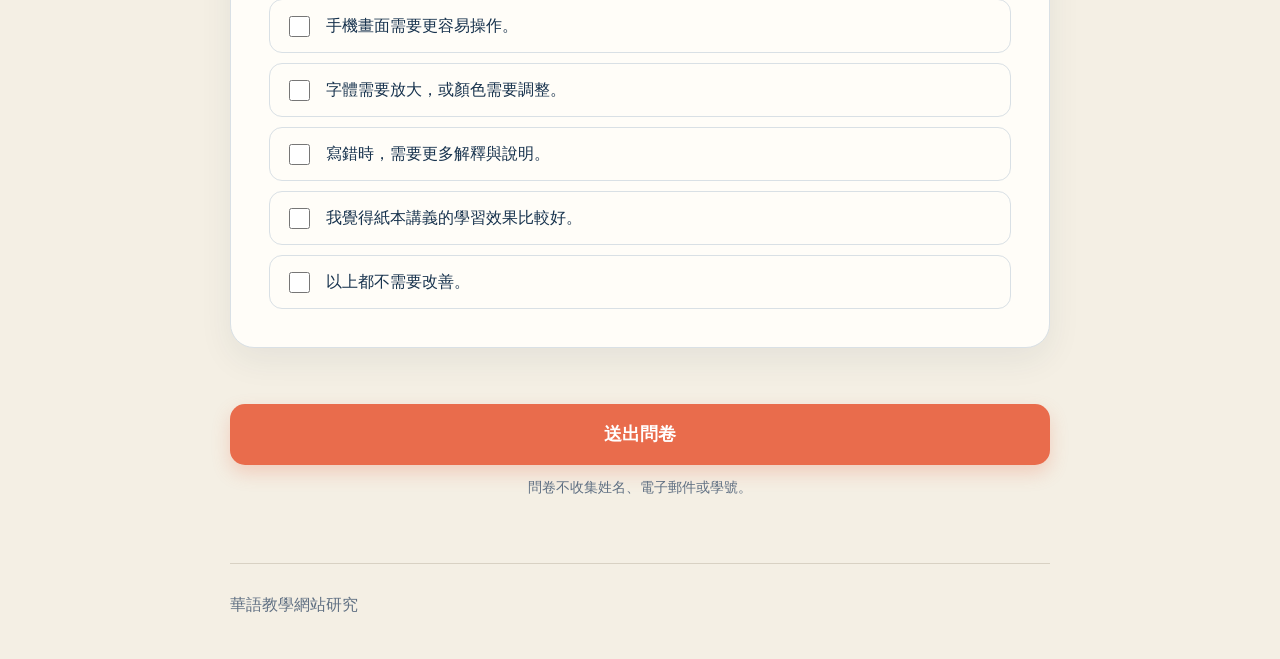
==== commit 9c61a29c: "Clarify multi-select improvement question" ====
--- a/survey/index.html
+++ b/survey/index.html
@@ -36,10 +36,10 @@
       <section class="panel" aria-labelledby="improvement-heading">
         <div class="section-heading">
           <span>04</span>
-          <div><h2 id="improvement-heading">改善建議</h2><p>第 14 題，可複選。</p></div>
+          <div><h2 id="improvement-heading">改善建議</h2><p>第 14 題，可複選（可選一項或多項）。</p></div>
         </div>
         <fieldset class="improvement-options">
-          <legend>14. 你覺得網站哪裡需要改善？</legend>
+          <legend>14. 你覺得網站哪裡需要改善？（可複選）</legend>
           <label><input type="checkbox" name="improvements" value="mobile"><span>手機畫面需要更容易操作。</span></label>
           <label><input type="checkbox" name="improvements" value="visual"><span>字體需要放大，或顏色需要調整。</span></label>
           <label><input type="checkbox" name="improvements" value="explanation"><span>寫錯時，需要更多解釋與說明。</span></label>
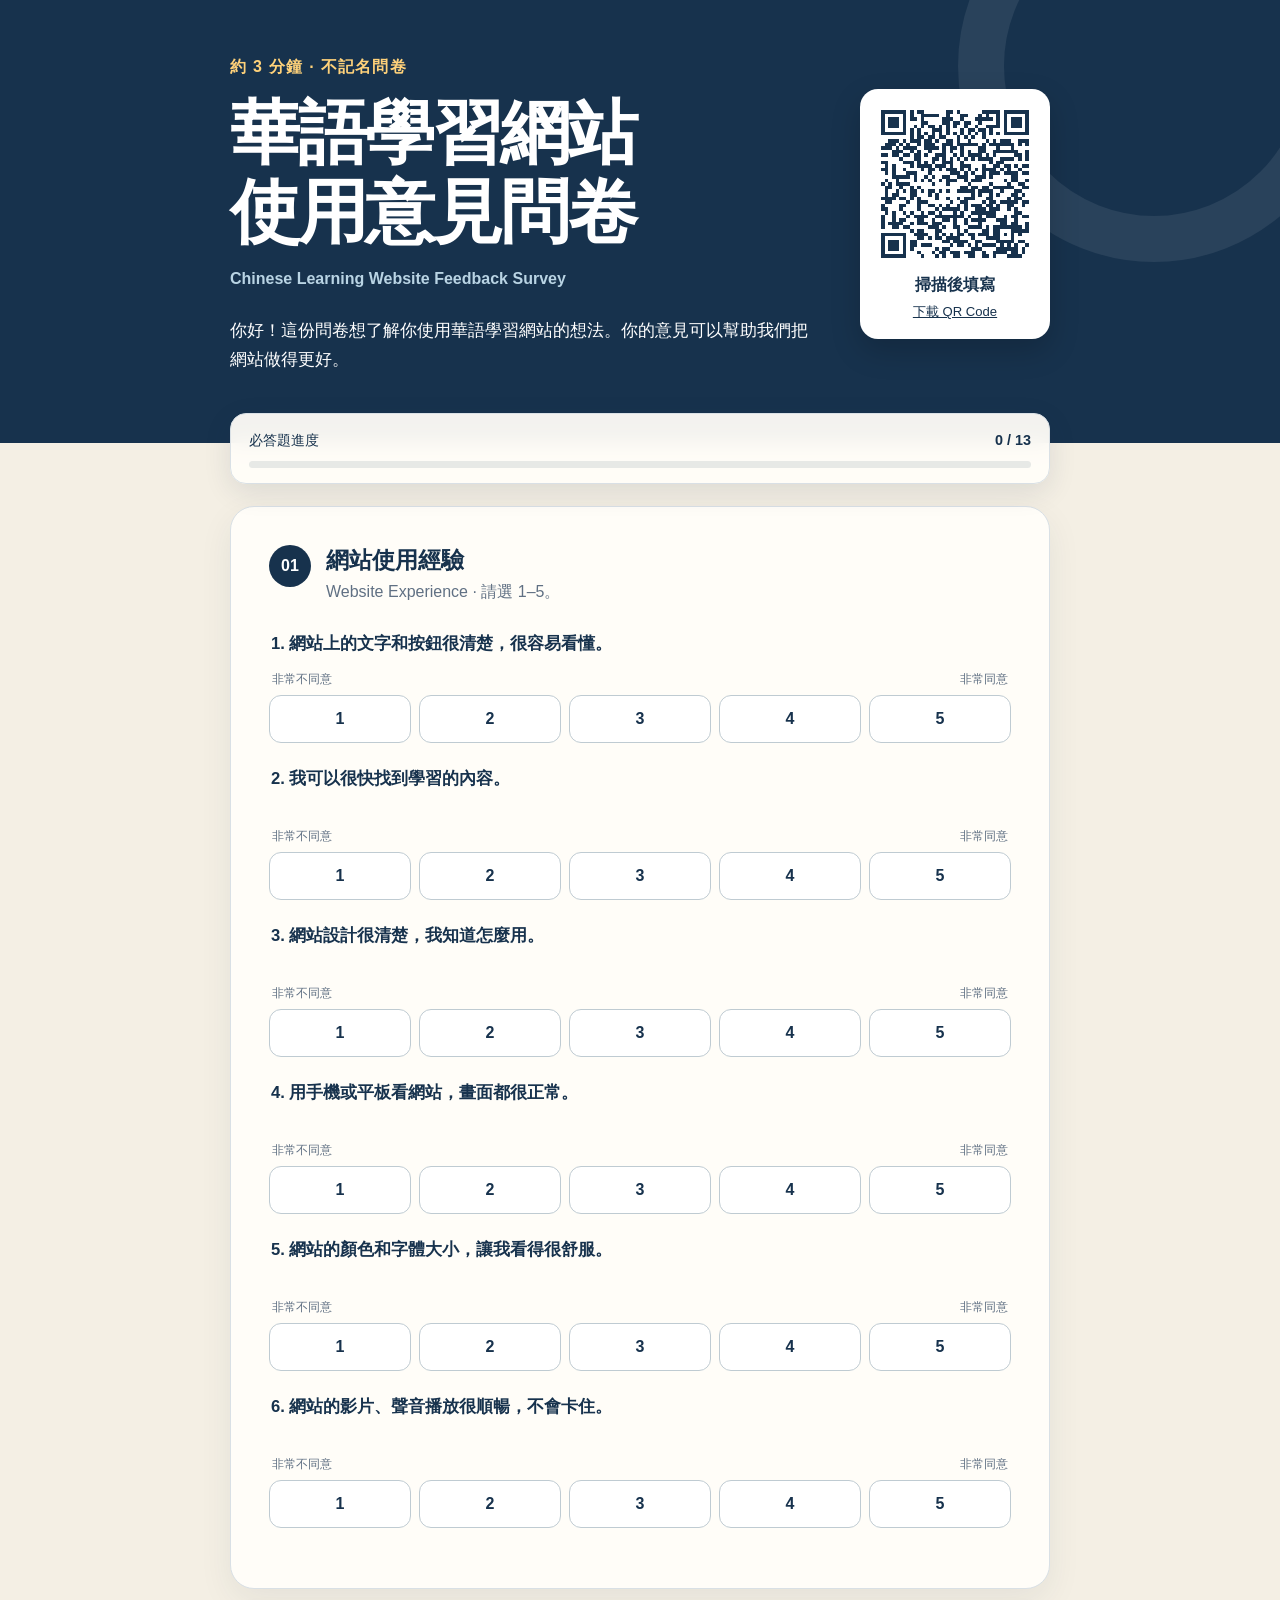
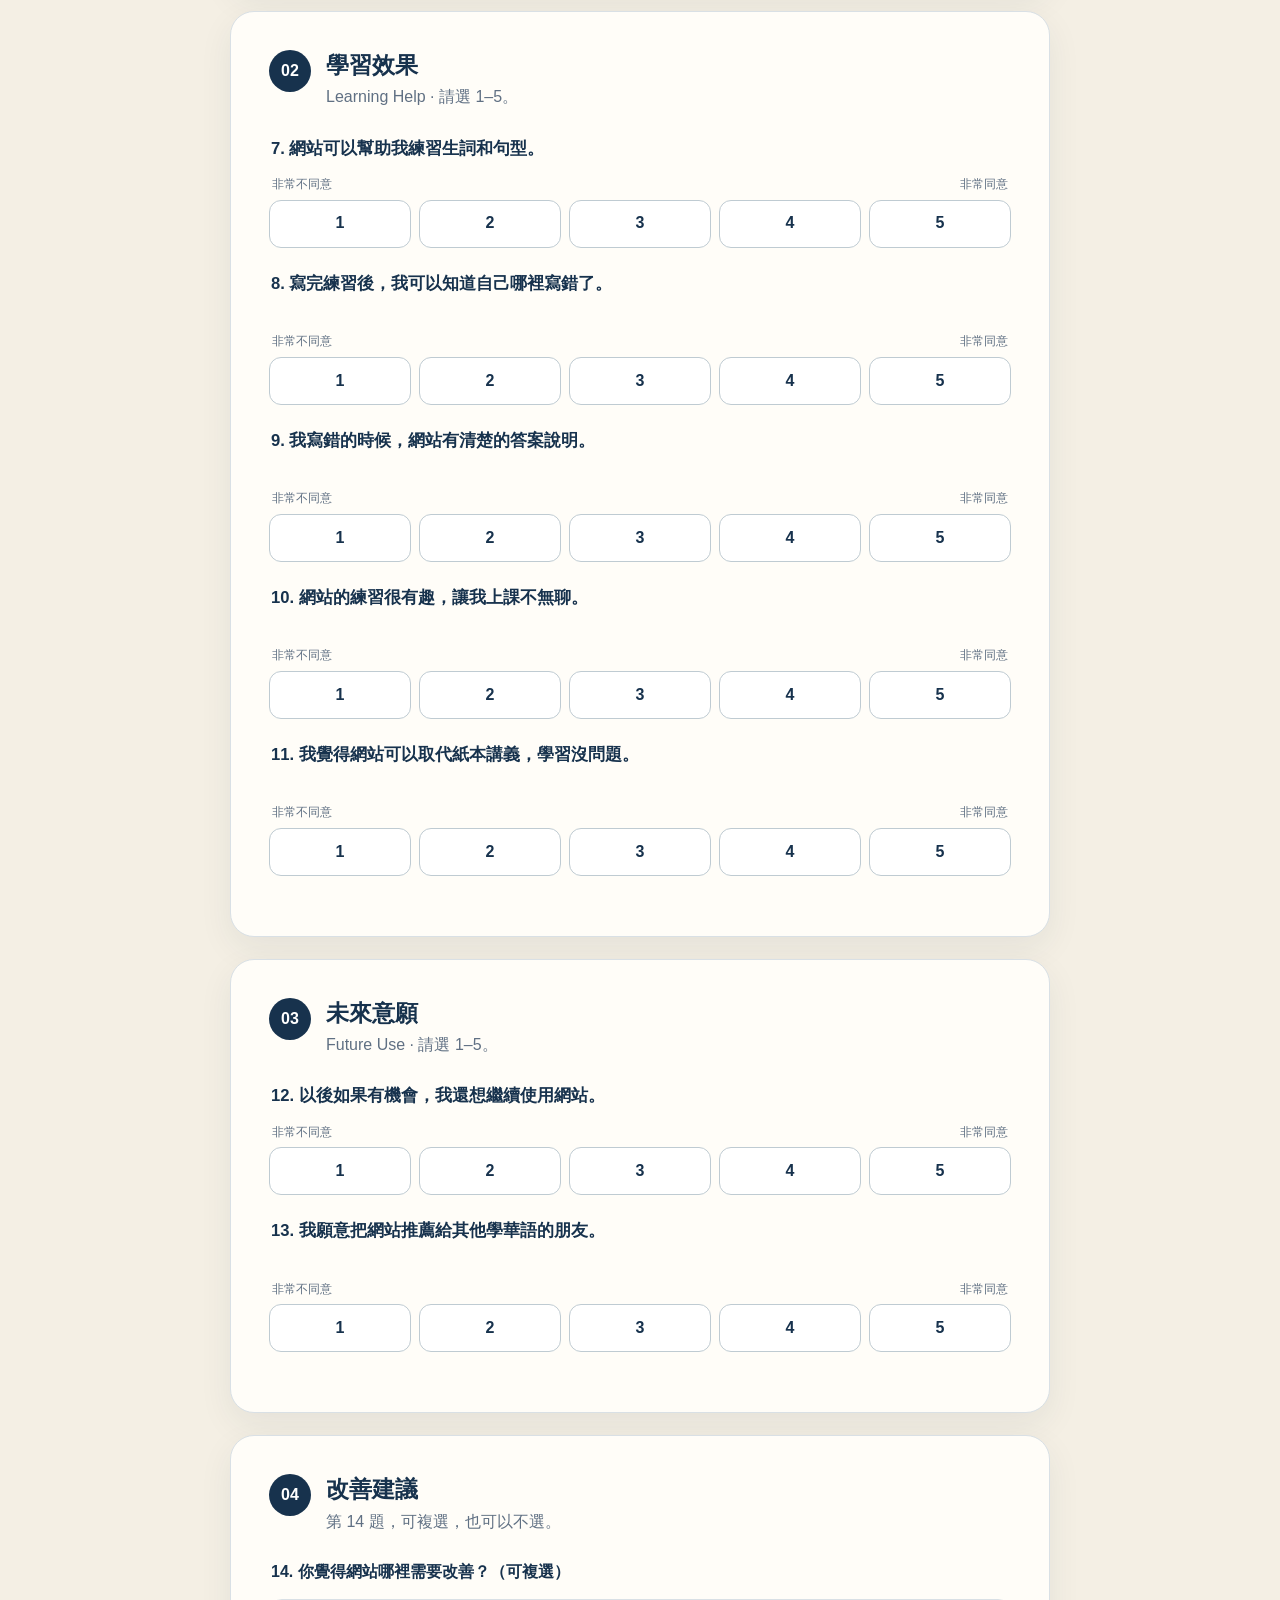
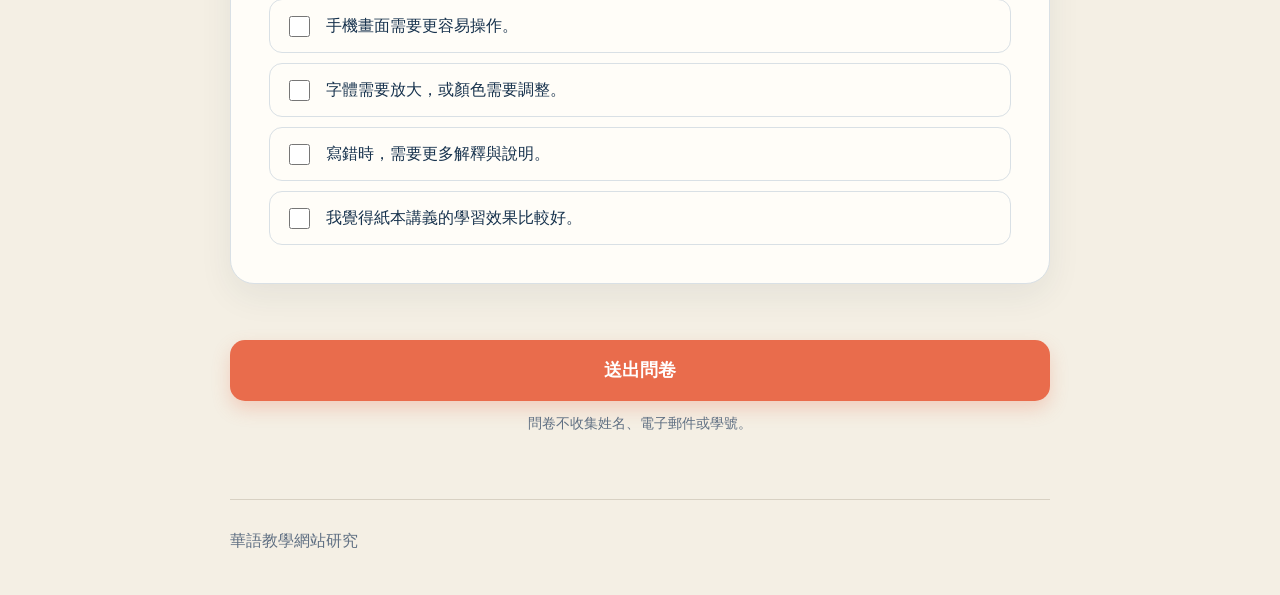
==== commit bb104295: "Make improvements optional and simplify completion" ====
--- a/survey/index.html
+++ b/survey/index.html
@@ -26,7 +26,7 @@
 
   <main>
     <div class="progress-wrap" aria-label="作答進度">
-      <div class="progress-copy"><span>作答進度</span><strong id="progressText">0 / 14</strong></div>
+      <div class="progress-copy"><span>必答題進度</span><strong id="progressText">0 / 13</strong></div>
       <div class="progress-track"><span id="progressBar"></span></div>
     </div>
 
@@ -36,7 +36,7 @@
       <section class="panel" aria-labelledby="improvement-heading">
         <div class="section-heading">
           <span>04</span>
-          <div><h2 id="improvement-heading">改善建議</h2><p>第 14 題，可複選（可選一項或多項）。</p></div>
+          <div><h2 id="improvement-heading">改善建議</h2><p>第 14 題，可複選，也可以不選。</p></div>
         </div>
         <fieldset class="improvement-options">
           <legend>14. 你覺得網站哪裡需要改善？（可複選）</legend>
@@ -44,7 +44,6 @@
           <label><input type="checkbox" name="improvements" value="visual"><span>字體需要放大，或顏色需要調整。</span></label>
           <label><input type="checkbox" name="improvements" value="explanation"><span>寫錯時，需要更多解釋與說明。</span></label>
           <label><input type="checkbox" name="improvements" value="paper"><span>我覺得紙本講義的學習效果比較好。</span></label>
-          <label><input type="checkbox" name="improvements" value="none"><span>以上都不需要改善。</span></label>
         </fieldset>
       </section>
 
@@ -58,13 +57,12 @@
       <div class="success-mark">✓</div>
       <h2>謝謝你的意見！</h2>
       <p>你的回答已經送出，可以關閉這個頁面。</p>
-      <button id="newResponse" type="button">填寫另一份問卷</button>
     </section>
   </main>
 
   <footer>
     <span>華語教學網站研究</span>
   </footer>
-  <script src="./app.js?v=20261001-4" defer></script>
+  <script src="./app.js?v=20261001-7" defer></script>
 </body>
 </html>
